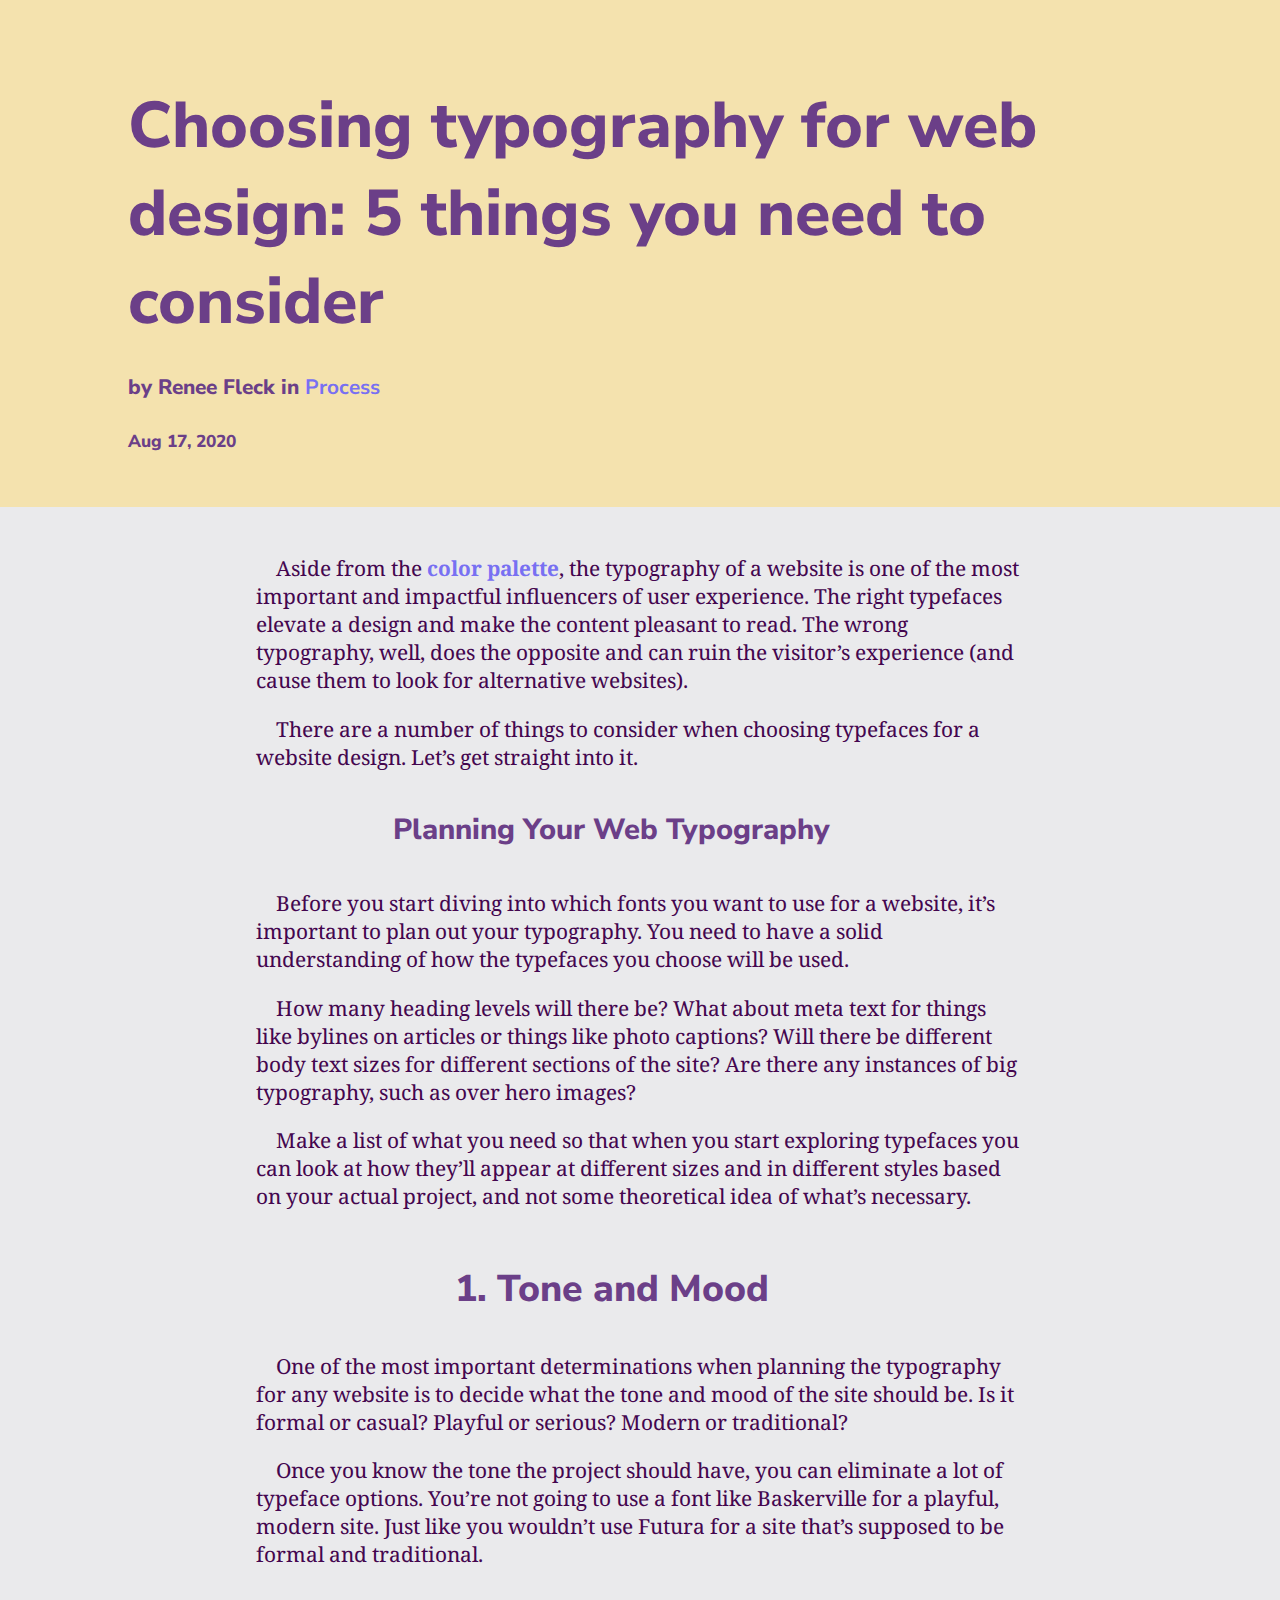
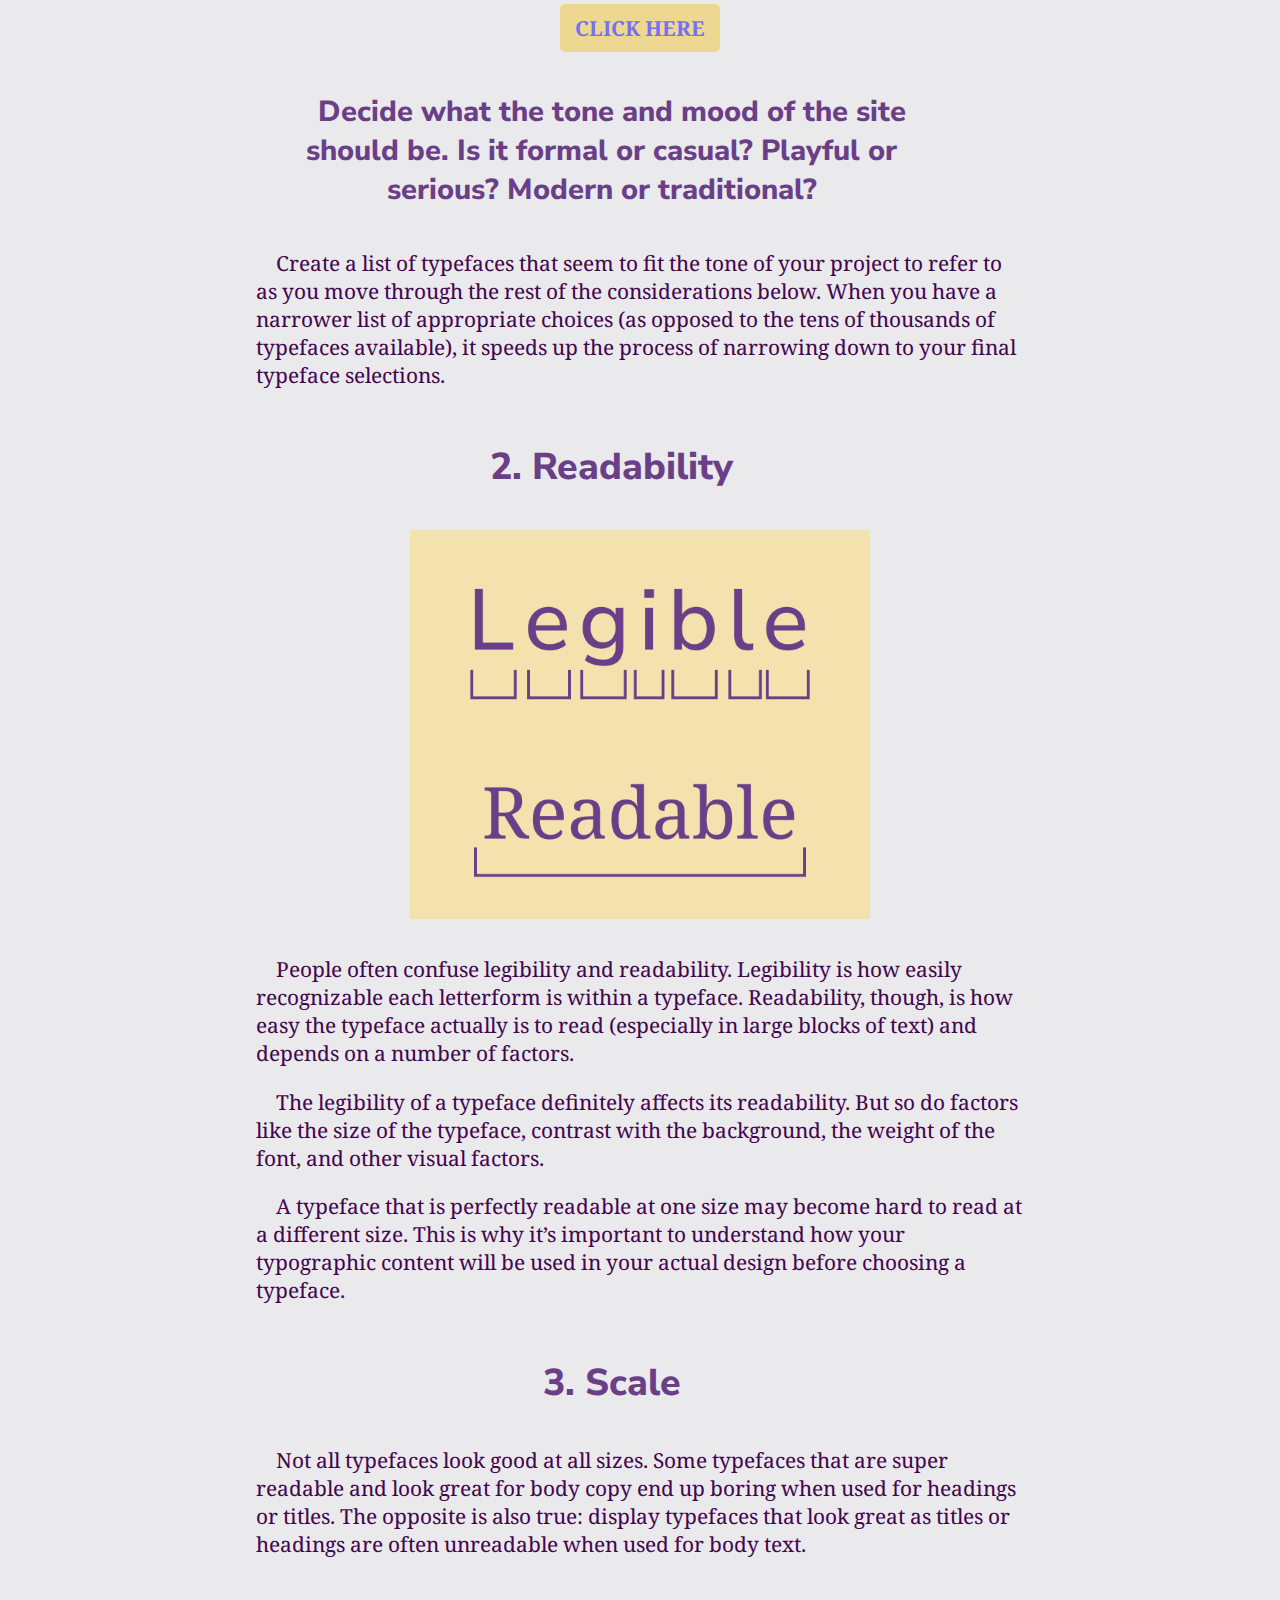
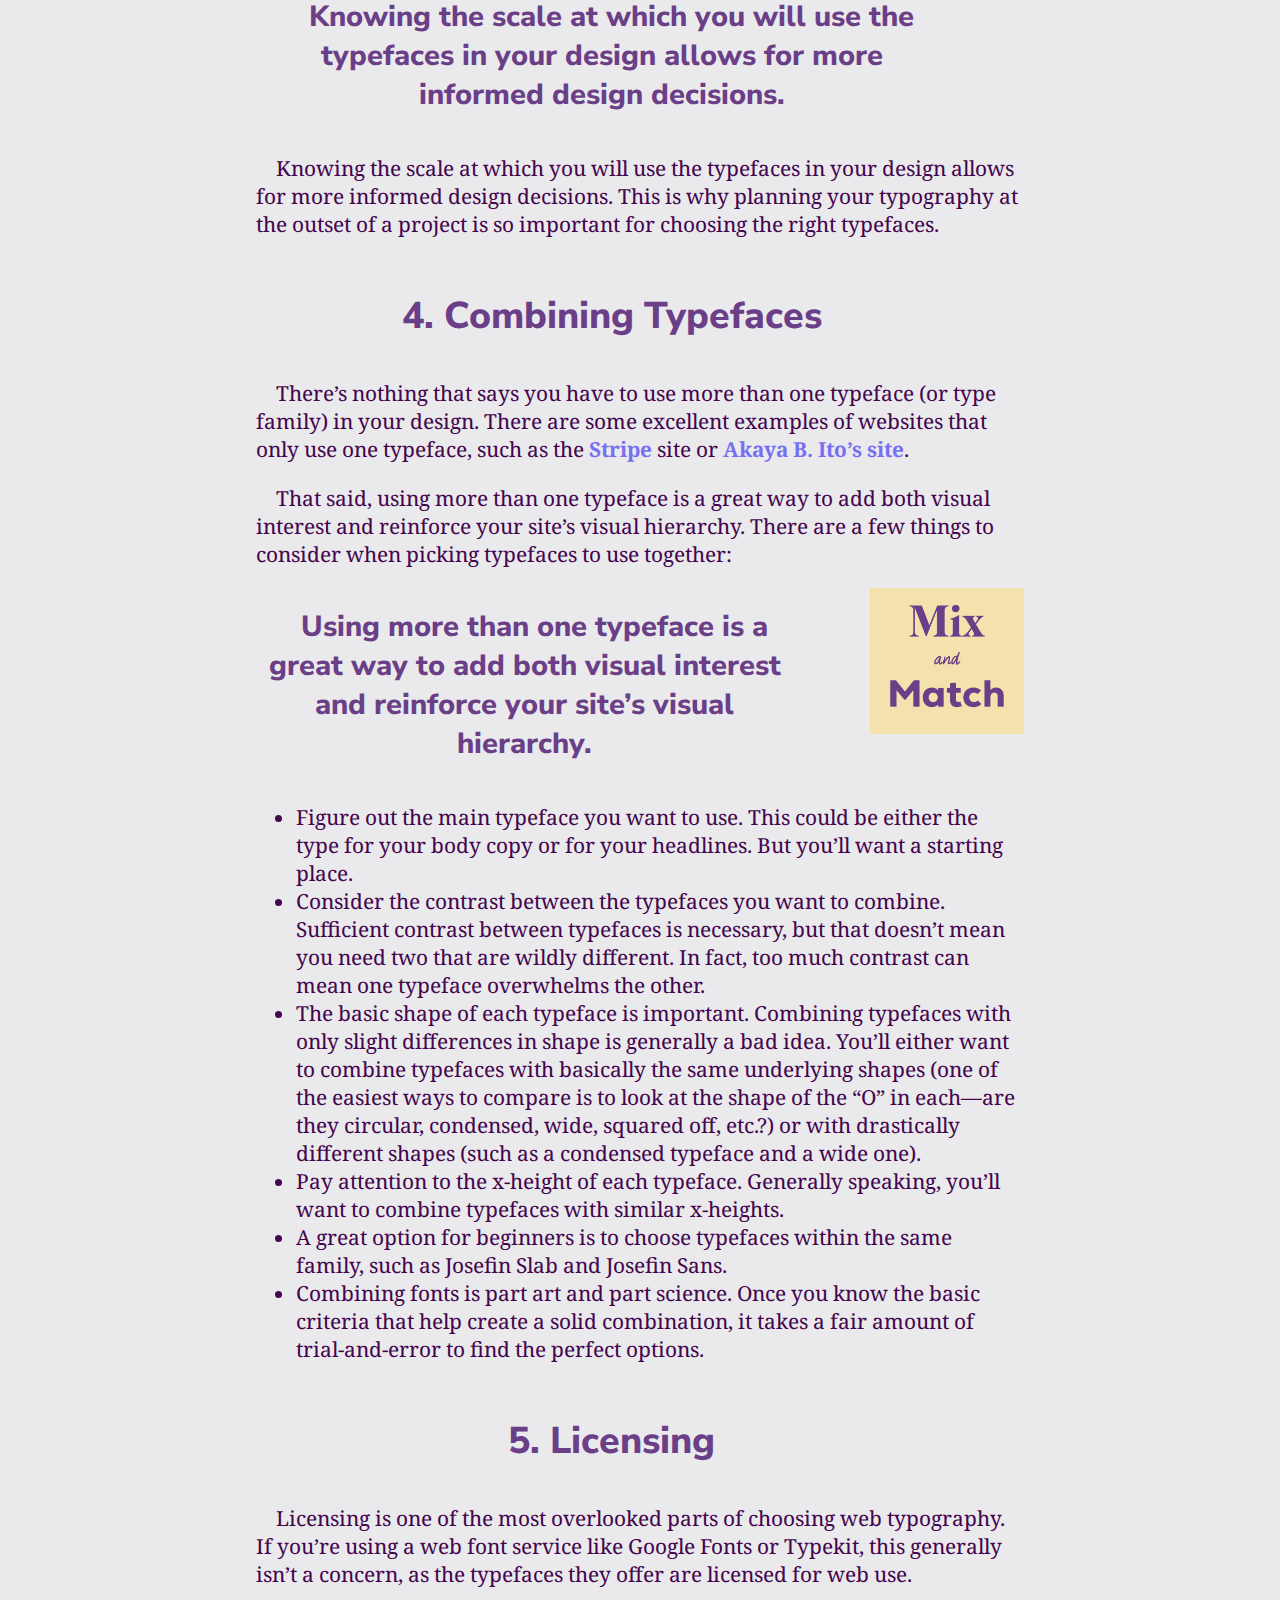
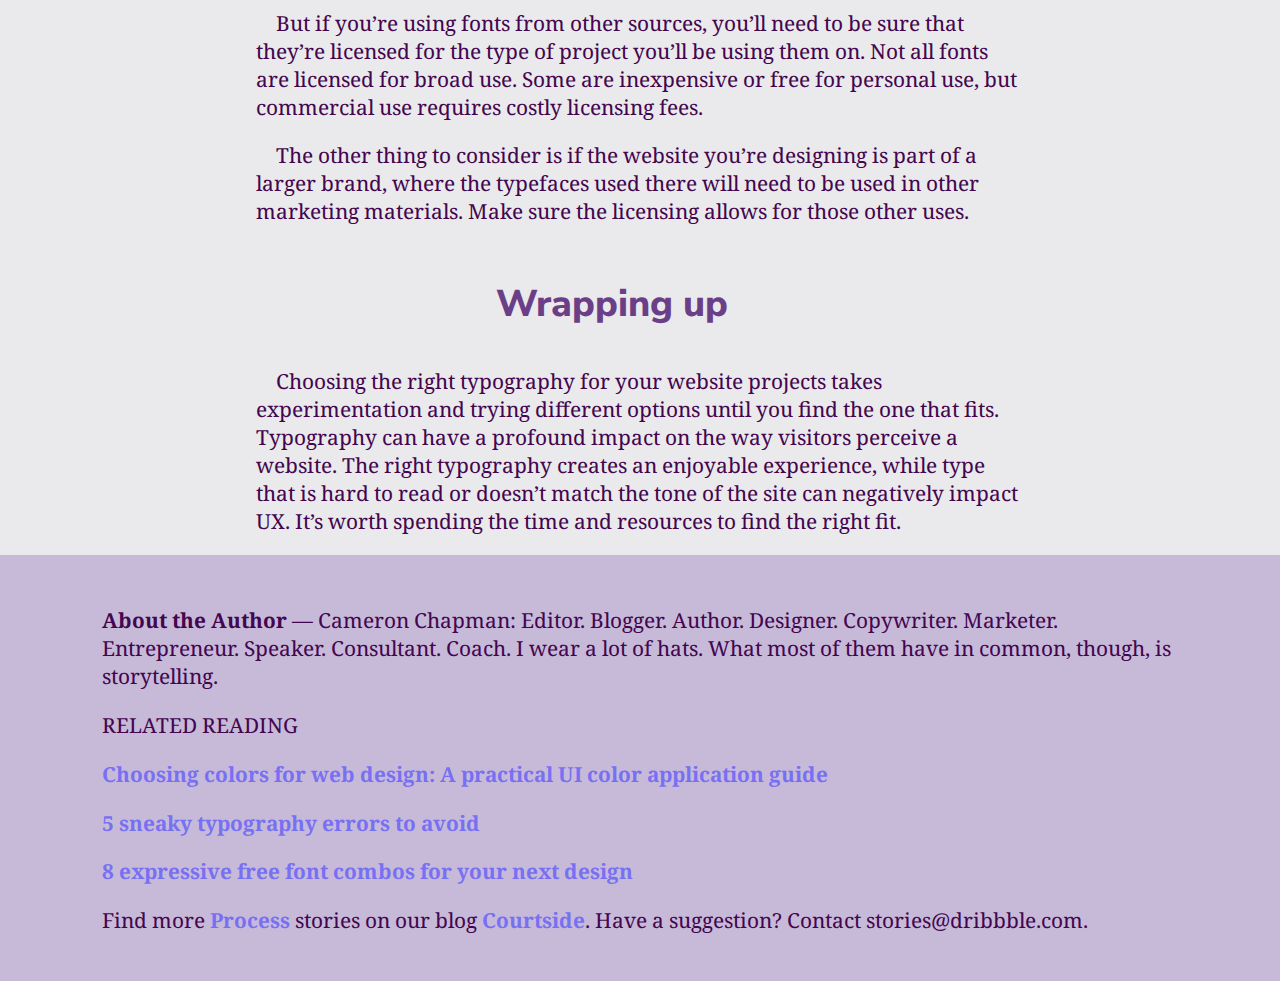
==== index.html @ c7100cab "Add files via upload" ====
<!doctype html>
<html>
<head>
	<link rel="preconnect" href="https://fonts.googleapis.com">
	<link rel="preconnect" href="https://fonts.gstatic.com" crossorigin>
	<link href="https://fonts.googleapis.com/css2?family=Noto+Serif:ital,wght@0,100..900;1,100..900&display=swap" rel="stylesheet">
	
	<link rel="preconnect" href="https://fonts.googleapis.com">
	<link rel="preconnect" href="https://fonts.gstatic.com" crossorigin>
	<link href="https://fonts.googleapis.com/css2?family=Noto+Serif:ital,wght@0,100..900;1,100..900&family=Nunito+Sans:ital,opsz,wght@0,6..12,200..1000;1,6..12,200..1000&display=swap" rel="stylesheet">
	<meta charset="UTF-8">
		<title>Typography</title>
	<link href="style.css" rel="stylesheet" type="text/css">
</head>


<body style="clear: both">
	
<header>
	<h1>Choosing typography for web design: 5 things you need to consider</h1>
	<h4>by Renee Fleck in <a href="https://dribbble.com/stories/categories/process" target="_blank">Process</a></h4>
	<h5>Aug 17, 2020</h5>
</header>
	
<section>
	<p>Aside from the <a href="https://dribbble.com/stories/2018/12/19/choosing-colors-for-web-design-a-practical-ui-color-application-guide" target="_blank">color palette</a>, the typography of a website is one of the most important and impactful influencers of user experience. The right typefaces elevate a design and make the content pleasant to read. The wrong typography, well, does the opposite and can ruin the visitor’s experience (and cause them to look for alternative websites).</p>
	<p>There are a number of things to consider when choosing typefaces for a website design. Let’s get straight into it.</p>
	<h2>Planning Your Web Typography</h2>
	<p>Before you start diving into which fonts you want to use for a website, it’s important to plan out your typography. You need to have a solid understanding of how the typefaces you choose will be used.</p>
		<p>How many heading levels will there be? What about meta text for things like bylines on articles or things like photo captions? Will there be different body text sizes for different sections of the site? Are there any instances of big typography, such as over hero images?</p>
	<p>Make a list of what you need so that when you start exploring typefaces you can look at how they’ll appear at different sizes and in different styles based on your actual project, and not some theoretical idea of what’s necessary.</p>
	
<h3>1. Tone and Mood</h3>
	<p>One of the most important determinations when planning the typography for any website is to decide what the tone and mood of the site should be. Is it formal or casual? Playful or serious? Modern or traditional?</p>
	<p>Once you know the tone the project should have, you can eliminate a lot of typeface options. You’re not going to use a font like Baskerville for a playful, modern site. Just like you wouldn’t use Futura for a site that’s supposed to be formal and traditional.</p>
	
	<div class="button center"><a href="https://fonts.google.com/specimen/Nunito+Sans">CLICK HERE</a></div>
	<h2>Decide what the tone and mood of the site should be. Is it formal or casual? Playful or serious? Modern or traditional?</h2>
	<p>Create a list of typefaces that seem to fit the tone of your project to refer to as you move through the rest of the considerations below. When you have a narrower list of appropriate choices (as opposed to the tens of thousands of typefaces available), it speeds up the process of narrowing down to your final typeface selections.</p>
	<h3>2. Readability</h3>
	
	<img class="centerImage" src="img/LegibleReadable.png" width="60%" alt=""/>

	<p>People often confuse legibility and readability. Legibility is how easily recognizable each letterform is within a typeface. Readability, though, is how easy the typeface actually is to read (especially in large blocks of text) and depends on a number of factors.</p>
	<p>The legibility of a typeface definitely affects its readability. But so do factors like the size of the typeface, contrast with the background, the weight of the font, and other visual factors.</p>
	<p>A typeface that is perfectly readable at one size may become hard to read at a different size. This is why it’s important to understand how your typographic content will be used in your actual design before choosing a typeface.</p>
	<h3>3. Scale</h3>
	<p>Not all typefaces look good at all sizes. Some typefaces that are super readable and look great for body copy end up boring when used for headings or titles. The opposite is also true: display typefaces that look great as titles or headings are often unreadable when used for body text.</p>
	<h2>Knowing the scale at which you will use the typefaces in your design allows for more informed design decisions.</h2>
	<p>Knowing the scale at which you will use the typefaces in your design allows for more informed design decisions. This is why planning your typography at the outset of a project is so important for choosing the right typefaces.</p>
	<h3>4. Combining Typefaces</h3>
	<p>There’s nothing that says you have to use more than one typeface (or type family) in your design. There are some excellent examples of websites that only use one typeface, such as the <a href="https://stripe.com/" target="_blank">Stripe</a> site or <a href="https://ayakaito.com/" target="_blank">Akaya B. Ito’s site</a>.</p>
<p>That said, using more than one typeface is a great way to add both visual interest and reinforce your site’s visual hierarchy. There are a few things to consider when picking typefaces to use together:</p>
	
	<img src="img/MixMatch.png" width="20%" alt="" class="rightImage"/>
	<h2>Using more than one typeface is a great way to add both visual interest and reinforce your site’s visual hierarchy.</h2>

	
<ul style="text-indent: 0;">
	  <li>Figure out the main typeface you want to use. This could be either the type for your body copy or for your headlines. But you’ll want a starting place.</li>
	  <li>Consider the contrast between the typefaces you want to combine. Sufficient contrast between typefaces is necessary, but that doesn’t mean you need two that are wildly different. In fact, too much contrast can mean one typeface overwhelms the other.</li>
	  <li>The basic shape of each typeface is important. Combining typefaces with only slight differences in shape is generally a bad idea. You’ll either want to combine typefaces with basically the same underlying shapes (one of the easiest ways to compare is to look at the shape of the “O” in each—are they circular, condensed, wide, squared off, etc.?) or with drastically different shapes (such as a condensed typeface and a wide one).</li>
	  <li>Pay attention to the x-height of each typeface. Generally speaking, you’ll want to combine typefaces with similar x-heights.</li>
	  <li>A great option for beginners is to choose typefaces within the same family, such as Josefin Slab and Josefin Sans.</li>
	  <li>Combining fonts is part art and part science. Once you know the basic criteria that help create a solid combination, it takes a fair amount of trial-and-error to find the perfect options.</li>
	</ul>
		<h3>5. Licensing</h3>
<p>Licensing is one of the most overlooked parts of choosing web typography. If you’re using a web font service like Google Fonts or Typekit, this generally isn’t a concern, as the typefaces they offer are licensed for web use.</p>
	<p>But if you’re using fonts from other sources, you’ll need to be sure that they’re licensed for the type of project you’ll be using them on. Not all fonts are licensed for broad use. Some are inexpensive or free for personal use, but commercial use requires costly licensing fees.</p>
	<p>The other thing to consider is if the website you’re designing is part of a larger brand, where the typefaces used there will need to be used in other marketing materials. Make sure the licensing allows for those other uses.</p>
	<h3>Wrapping up</h3>
	<p>Choosing the right typography for your website projects takes experimentation and trying different options until you find the one that fits. Typography can have a profound impact on the way visitors perceive a website. The right typography creates an enjoyable experience, while type that is hard to read or doesn’t match the tone of the site can negatively impact UX. It’s worth spending the time and resources to find the right fit.</p>
	</section>
	<footer>
	<p><strong>About the Author</strong> — Cameron Chapman: Editor. Blogger. Author. Designer. Copywriter. Marketer. Entrepreneur. Speaker. Consultant. Coach. I wear a lot of hats. What most of them have in common, though, is storytelling.</p>	
	<p>RELATED READING</p>
	<p><a href="https://dribbble.com/stories/2018/12/19/choosing-colors-for-web-design-a-practical-ui-color-application-guide" target="_blank">Choosing colors for web design: A practical UI color application guide</a></p>
	<p><a href="https://dribbble.com/stories/2019/08/14/5-sneaky-typography-errors-to-avoid" target="_blank">5 sneaky typography errors to avoid</a></p>
	<p><a href="https://dribbble.com/stories/2020/06/10/free-font-combinations" target="_blank">8 expressive free font combos for your next design</a></p>
	<p>Find more <a href="https://dribbble.com/stories/categories/process" target="_blank">Process</a> stories on our blog <a href="https://dribbble.com/stories" target="_blank">Courtside</a>. Have a suggestion? Contact stories@dribbble.com.</p>
	</footer>
	
</body>
</html>
---- style.css ----
@charset "UTF-8";
h1, h2, h3, h4, h5 {
    font-family: "Nunito Sans", system-ui;
    font-optical-sizing: auto;
    font-weight: 800;
    font-style: normal;
    font-variation-settings: "wdth" 100,
    "YTLC" 500;
    color: #6B3F88;
    margin-right: 10%
		}
h1 {
	font-size: 310%;
	margin-bottom: 0%;
}
h3 {
	font-size: 180%;
	padding-top: 1%;
	padding-bottom: 0%;
}

h2 {
	font-size: 140%;
	padding-top: 3%;
	padding-bottom: 2%;
}
h2, h3 {
	text-align: center;
	/*display: flex;
	justify-content: center;
	align-items: center;*/
	padding-top: 2%;
}

body {
    font-family: "Noto Serif", system-ui;
    font-optical-sizing: auto;
    font-weight: 420;
    font-style: normal;
    font-variation-settings: "wdth" 100;
	margin: 0%;
    background-color: #EAEAEC;
    color: #44064F;
	font-size: 130%;

		}
section {
	margin-left: 20%;
	margin-right: 20%;
	padding-top: 2%;
	text-indent: 20px;
	
}
.rightAlign {
	float: right;
	}
.leftAlign {
	float: left;
}
a {
	color: #7870F2;
	font-weight: bold;
	text-decoration: none;
}
a:hover {
    color: #0C4C9C
}
footer {
	background-color: #C7BAD9;
	padding-top: 30px;
	padding-left: 8%;
	padding-right: 8%;
	padding-bottom: 2%;
	
}

header {
	
	padding-left: 10%; 
	padding-right: 10%;
	padding-top: 3%;
	padding-bottom: 2%;
	background-color: #F4E2AE;

	
}
.button a {
    background-color: #EED790;
    color: #7870F2;
    padding-right: 15px;
    padding-left: 15px;
    padding-bottom: 10px;
    padding-top: 10px;
    border-radius: 5px;
	text-indent: 0px;
}
.button a:hover {
    background-color: #805F19;
    color: #E8E6FC
}
.center {
	display: flex;
	justify-content: center;
	align-items: center;
	padding-top: 2%;
}
.centerImage {
	display: block;
	margin: auto;
	padding-bottom: 2%;
}
.wrapper {
	padding-bottom: 5%;
}
.twoColumn {
	column-count: 2;
	column-gap: 40px;
}
.rightImage {
	display: block;
	float: right;
	margin-left: 10%;
}
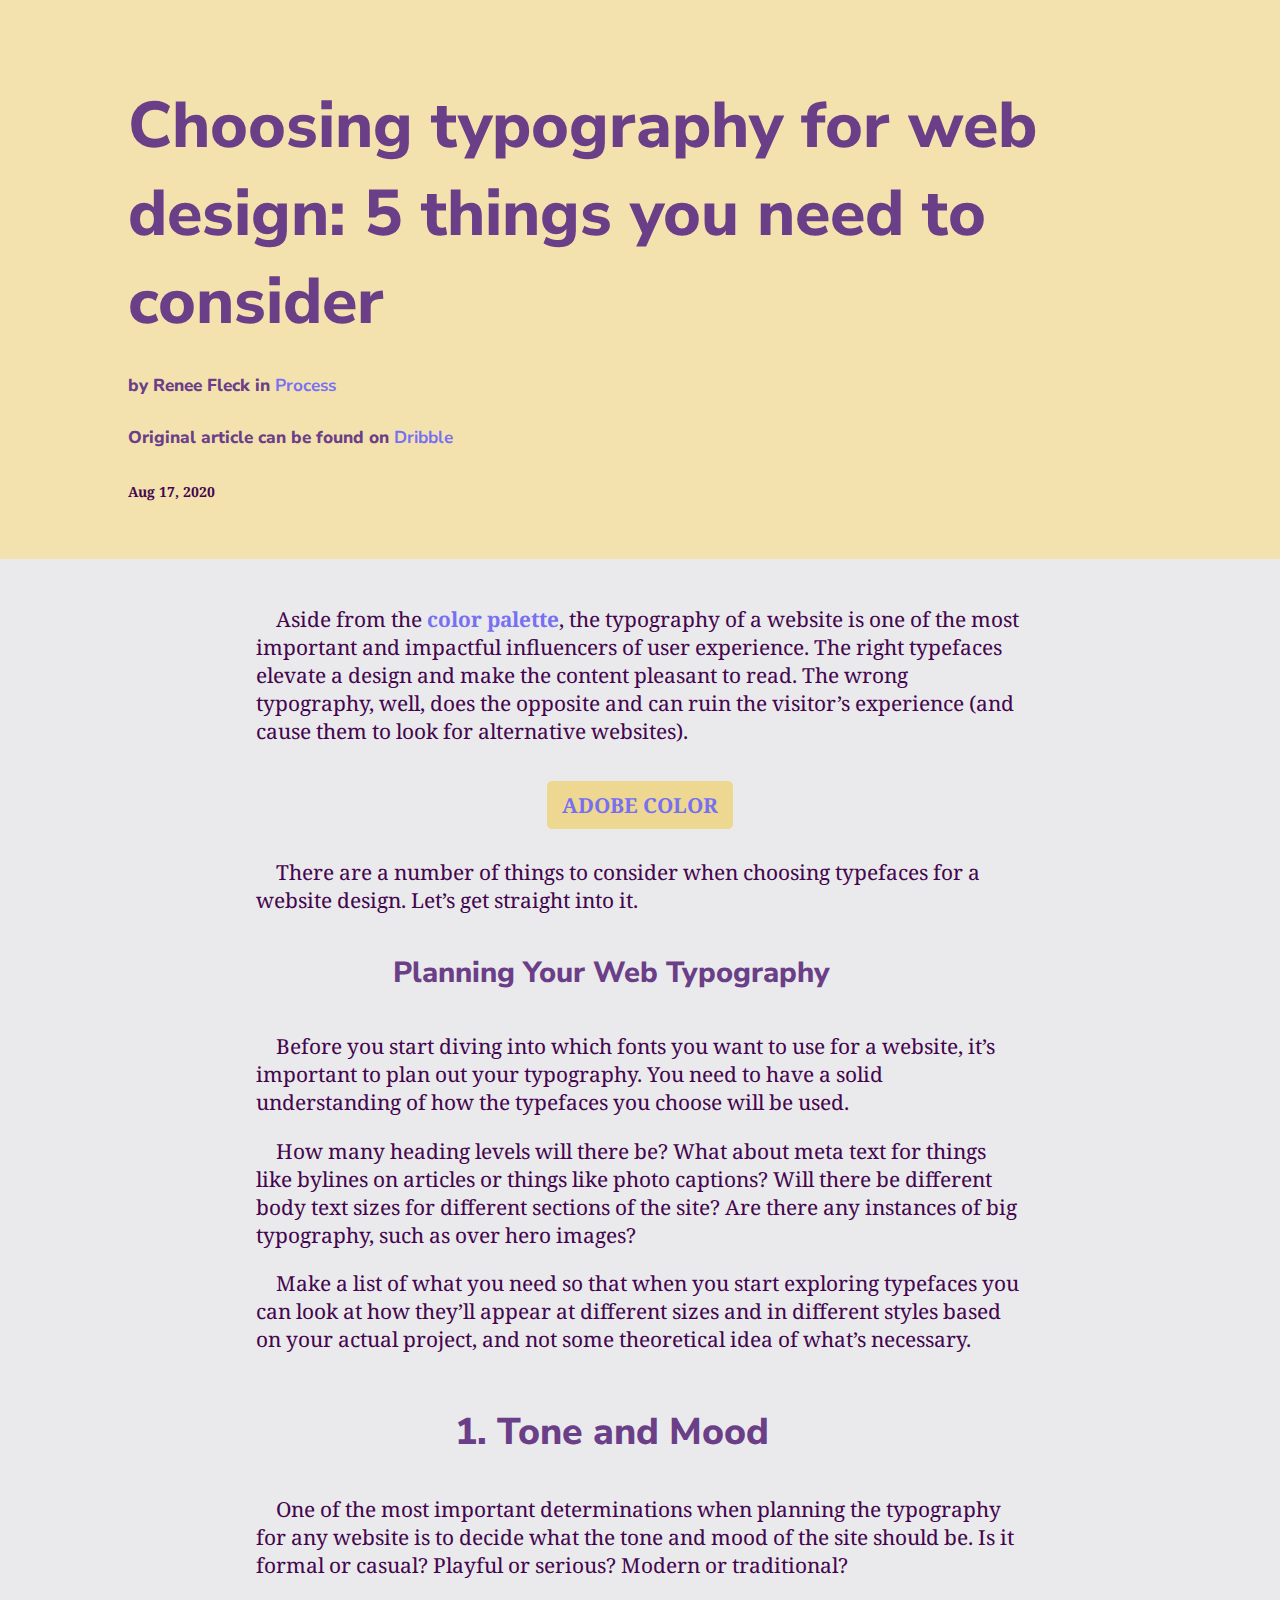
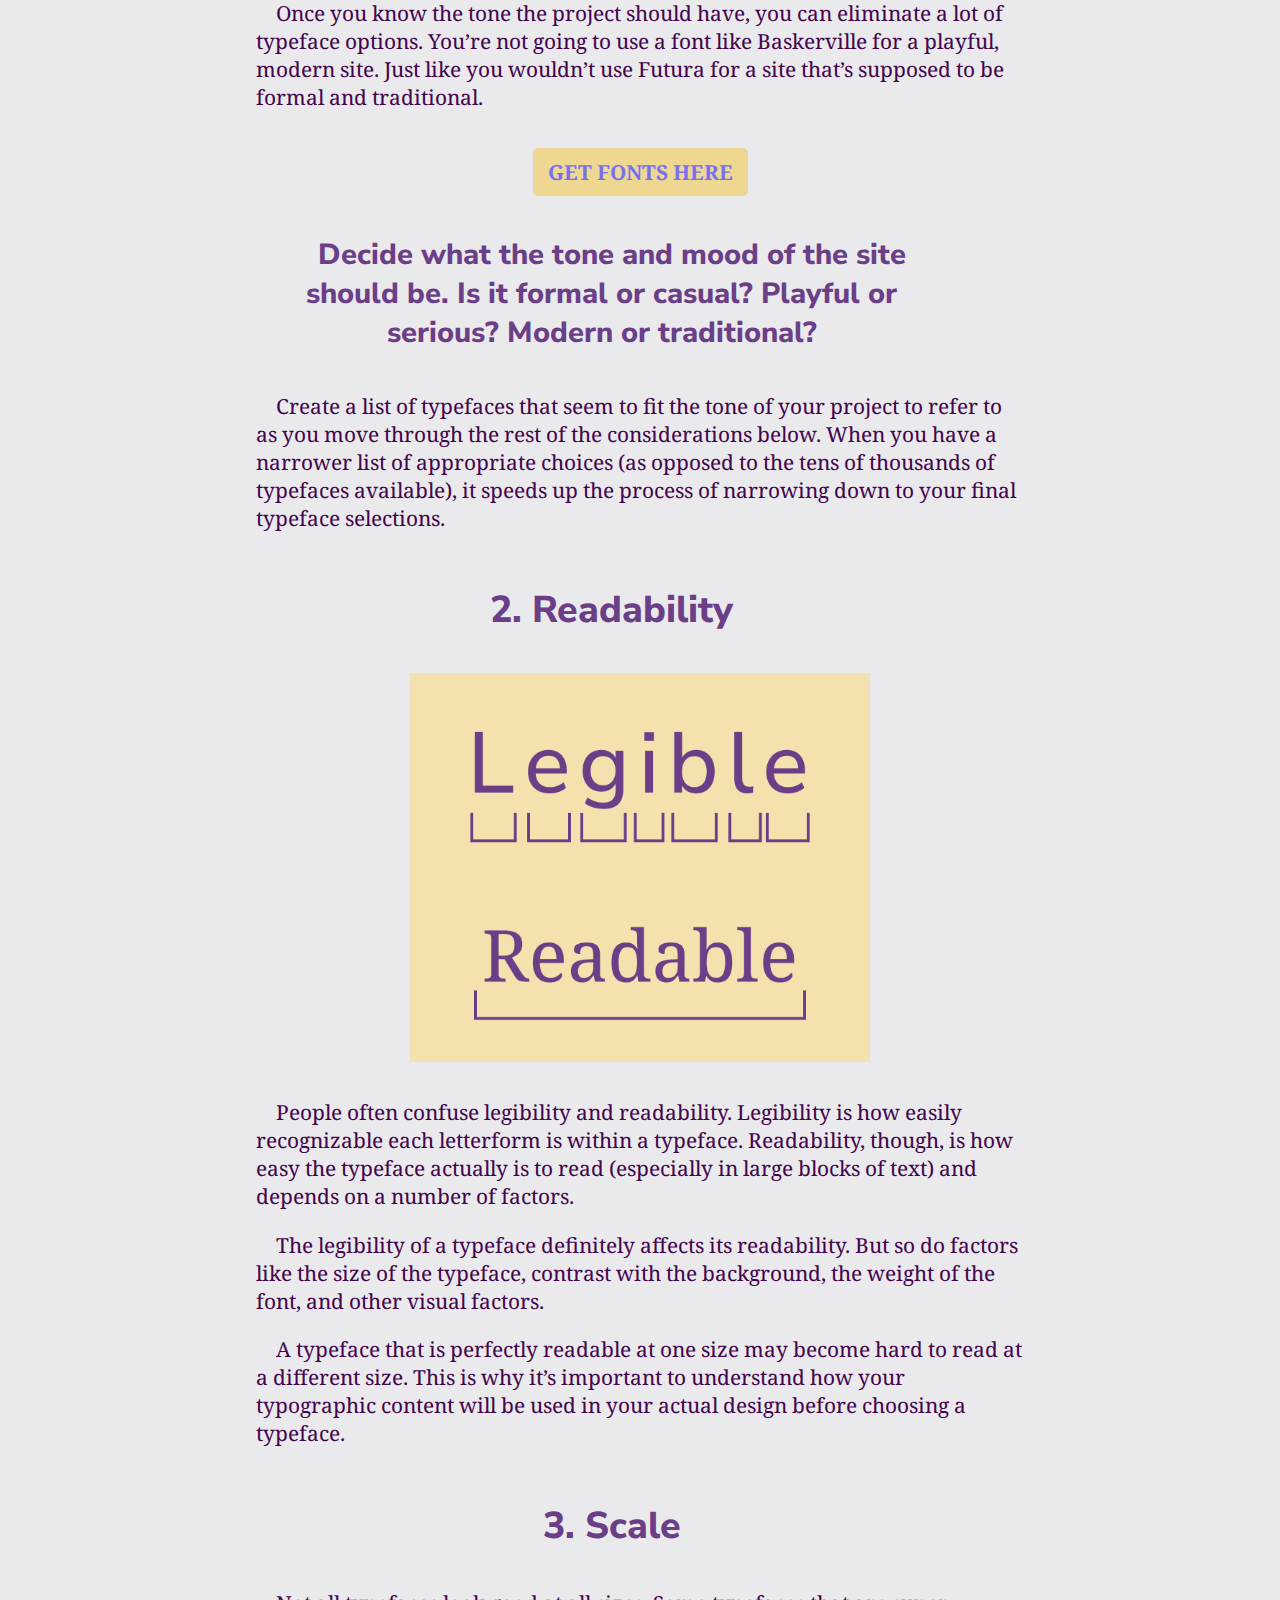
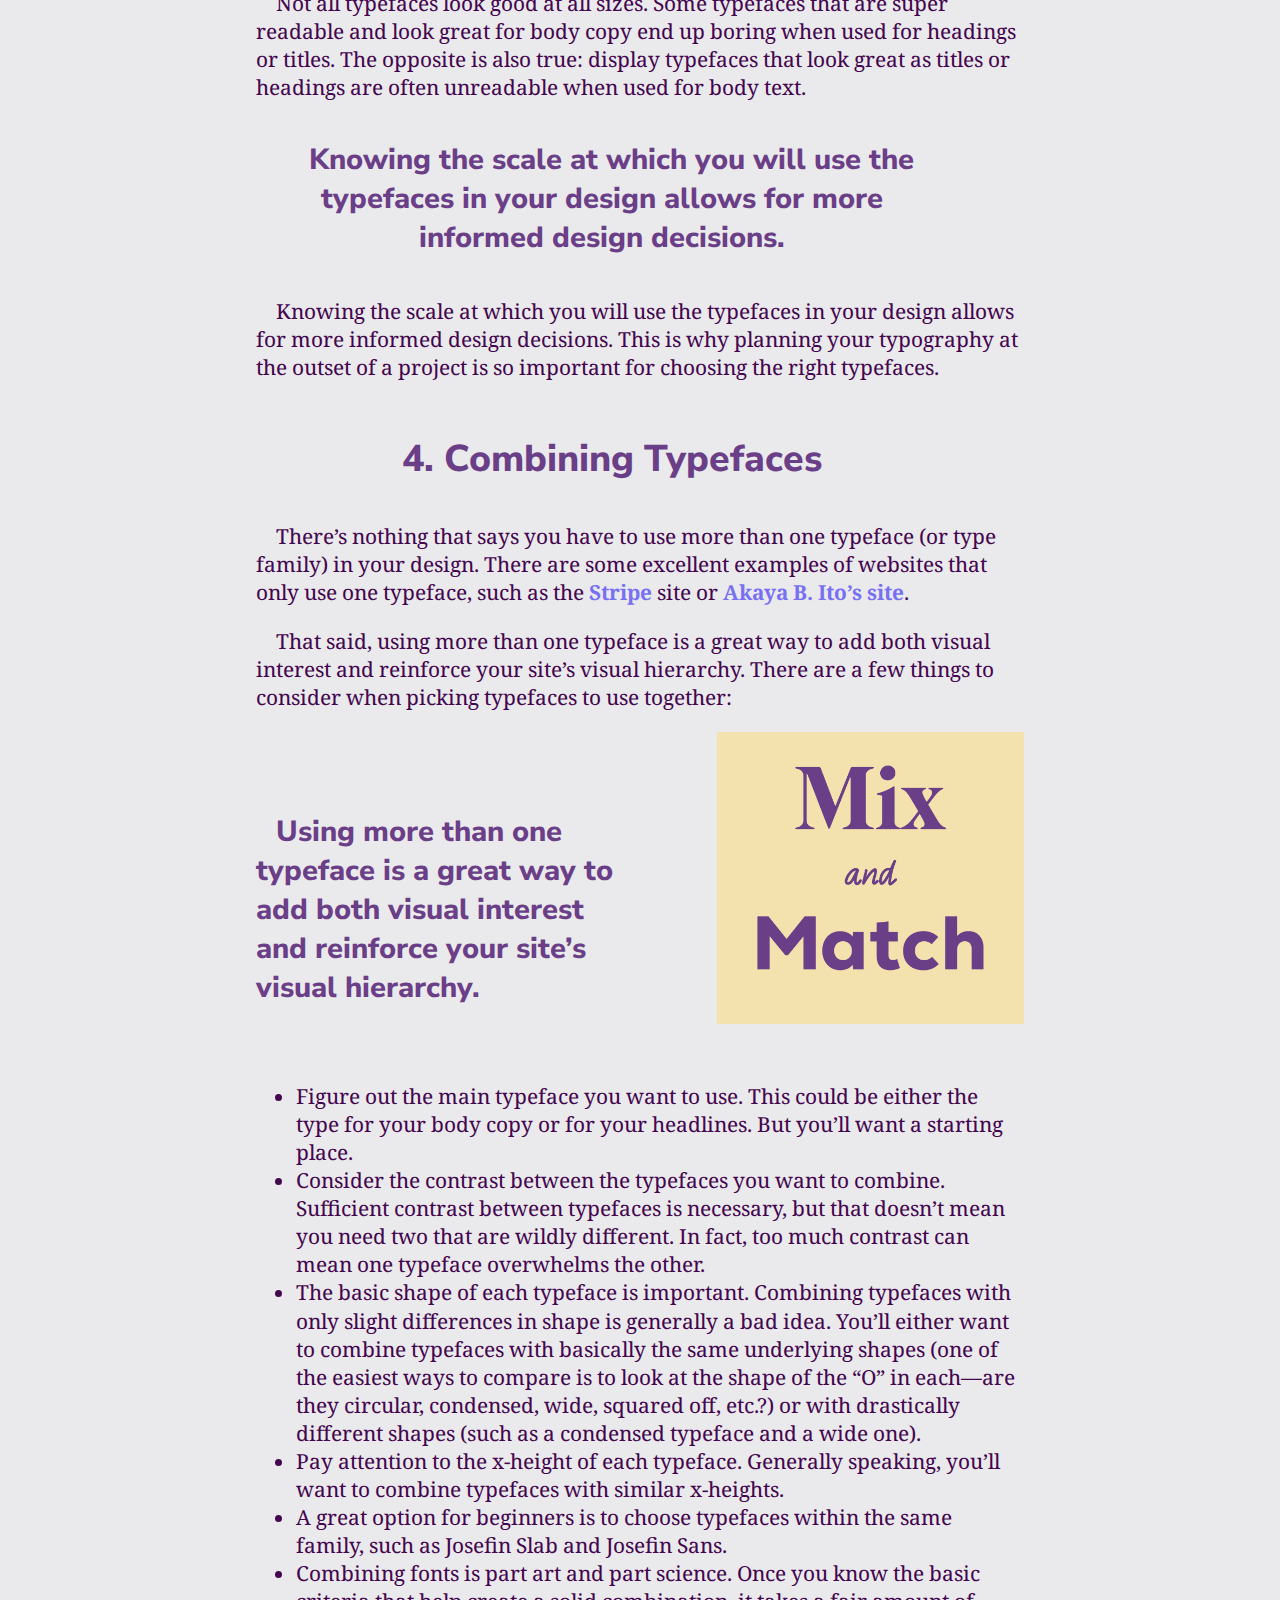
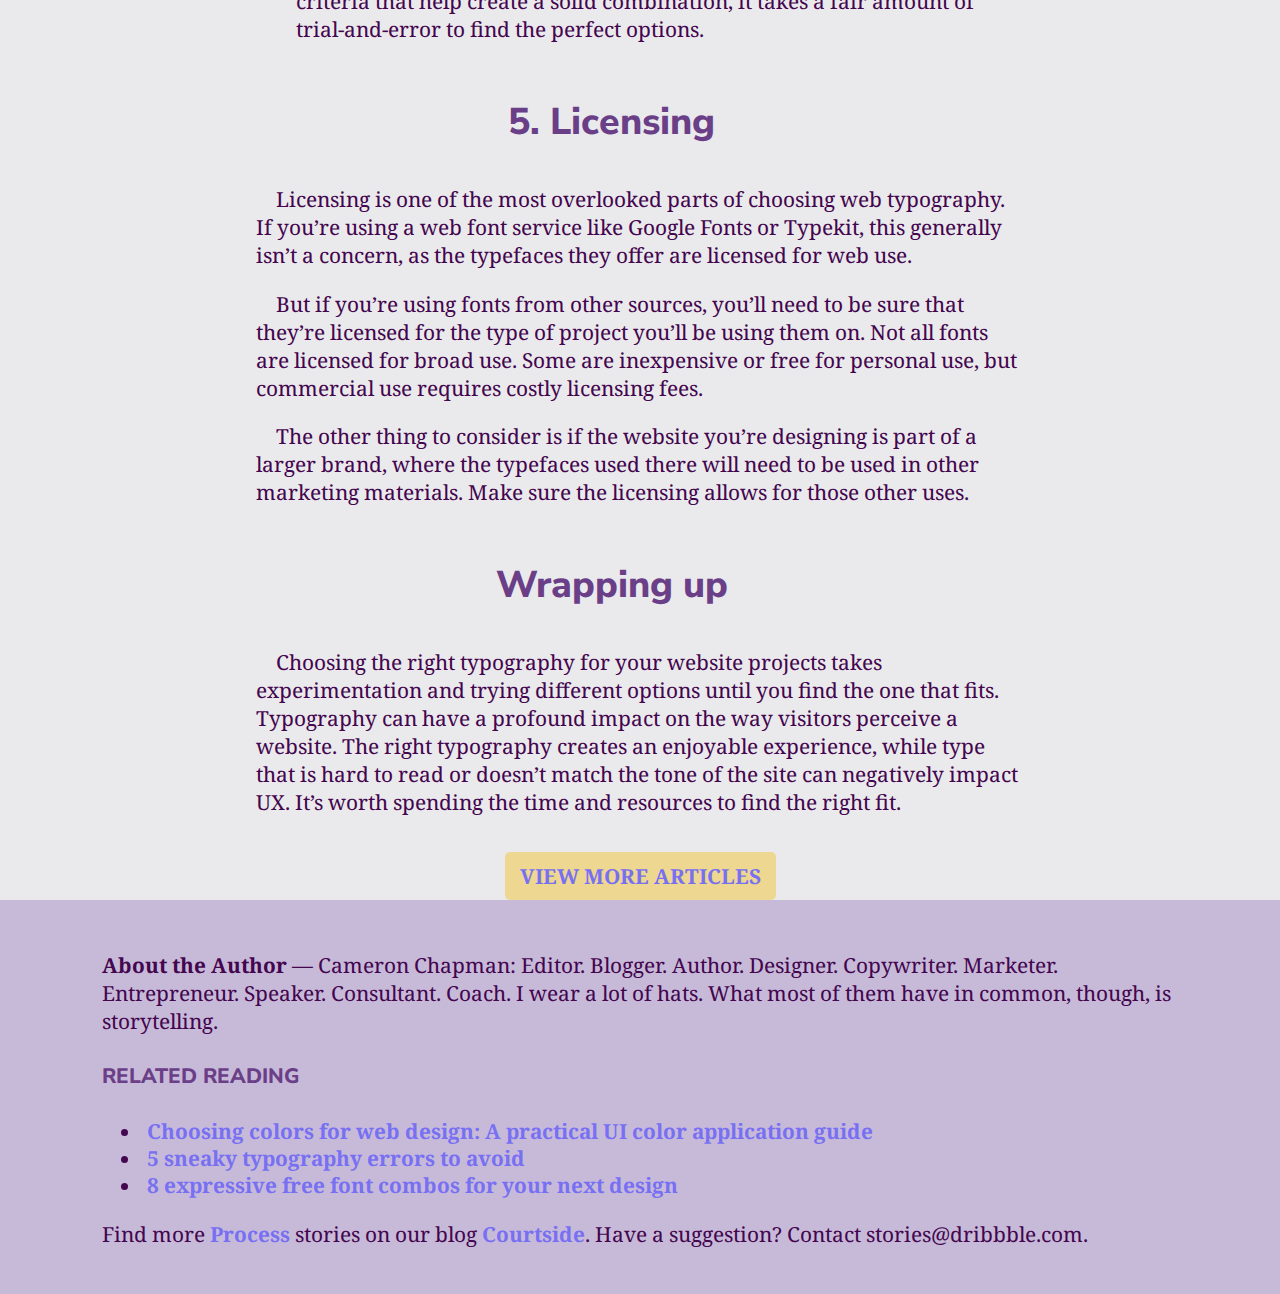
==== commit 44e59daa: "Update index.html" ====
--- a/index.html
+++ b/index.html
@@ -18,45 +18,49 @@
 	
 <header>
 	<h1>Choosing typography for web design: 5 things you need to consider</h1>
-	<h4>by Renee Fleck in <a href="https://dribbble.com/stories/categories/process" target="_blank">Process</a></h4>
-	<h5>Aug 17, 2020</h5>
+	<h5>by Renee Fleck in <a href="https://dribbble.com/stories/categories/process" target="_blank">Process</a></h5>
+	<h5>Original article can be found on <a href="https://dribbble.com/stories/2020/08/17/choosing-typography-for-web-design" target="_blank">Dribble</a></h5>
+	<h6>Aug 17, 2020</h6>
 </header>
 	
 <section>
 	<p>Aside from the <a href="https://dribbble.com/stories/2018/12/19/choosing-colors-for-web-design-a-practical-ui-color-application-guide" target="_blank">color palette</a>, the typography of a website is one of the most important and impactful influencers of user experience. The right typefaces elevate a design and make the content pleasant to read. The wrong typography, well, does the opposite and can ruin the visitor’s experience (and cause them to look for alternative websites).</p>
+		<div class="button center" style="padding-bottom: 1%"><a href="https://color.adobe.com" target="_blank">ADOBE COLOR</a></div>
 	<p>There are a number of things to consider when choosing typefaces for a website design. Let’s get straight into it.</p>
-	<h2>Planning Your Web Typography</h2>
+
+<h2>Planning Your Web Typography</h2>
 	<p>Before you start diving into which fonts you want to use for a website, it’s important to plan out your typography. You need to have a solid understanding of how the typefaces you choose will be used.</p>
-		<p>How many heading levels will there be? What about meta text for things like bylines on articles or things like photo captions? Will there be different body text sizes for different sections of the site? Are there any instances of big typography, such as over hero images?</p>
+	<p>How many heading levels will there be? What about meta text for things like bylines on articles or things like photo captions? Will there be different body text sizes for different sections of the site? Are there any instances of big typography, such as over hero images?</p>
 	<p>Make a list of what you need so that when you start exploring typefaces you can look at how they’ll appear at different sizes and in different styles based on your actual project, and not some theoretical idea of what’s necessary.</p>
 	
-<h3>1. Tone and Mood</h3>
+<h3><span>1. Tone and Mood</span></h3>
 	<p>One of the most important determinations when planning the typography for any website is to decide what the tone and mood of the site should be. Is it formal or casual? Playful or serious? Modern or traditional?</p>
 	<p>Once you know the tone the project should have, you can eliminate a lot of typeface options. You’re not going to use a font like Baskerville for a playful, modern site. Just like you wouldn’t use Futura for a site that’s supposed to be formal and traditional.</p>
 	
-	<div class="button center"><a href="https://fonts.google.com/specimen/Nunito+Sans">CLICK HERE</a></div>
+	<div class="button center"><a href="https://fonts.google.com/" target="_blank">GET FONTS HERE</a></div>
 	<h2>Decide what the tone and mood of the site should be. Is it formal or casual? Playful or serious? Modern or traditional?</h2>
 	<p>Create a list of typefaces that seem to fit the tone of your project to refer to as you move through the rest of the considerations below. When you have a narrower list of appropriate choices (as opposed to the tens of thousands of typefaces available), it speeds up the process of narrowing down to your final typeface selections.</p>
-	<h3>2. Readability</h3>
+<h3><span>2. Readability</span></h3>
 	
 	<img class="centerImage" src="img/LegibleReadable.png" width="60%" alt=""/>
 
 	<p>People often confuse legibility and readability. Legibility is how easily recognizable each letterform is within a typeface. Readability, though, is how easy the typeface actually is to read (especially in large blocks of text) and depends on a number of factors.</p>
 	<p>The legibility of a typeface definitely affects its readability. But so do factors like the size of the typeface, contrast with the background, the weight of the font, and other visual factors.</p>
 	<p>A typeface that is perfectly readable at one size may become hard to read at a different size. This is why it’s important to understand how your typographic content will be used in your actual design before choosing a typeface.</p>
-	<h3>3. Scale</h3>
+<h3><span>3. Scale</span></h3>
 	<p>Not all typefaces look good at all sizes. Some typefaces that are super readable and look great for body copy end up boring when used for headings or titles. The opposite is also true: display typefaces that look great as titles or headings are often unreadable when used for body text.</p>
 	<h2>Knowing the scale at which you will use the typefaces in your design allows for more informed design decisions.</h2>
 	<p>Knowing the scale at which you will use the typefaces in your design allows for more informed design decisions. This is why planning your typography at the outset of a project is so important for choosing the right typefaces.</p>
-	<h3>4. Combining Typefaces</h3>
+<h3><span>4. Combining Typefaces</span></h3>
 	<p>There’s nothing that says you have to use more than one typeface (or type family) in your design. There are some excellent examples of websites that only use one typeface, such as the <a href="https://stripe.com/" target="_blank">Stripe</a> site or <a href="https://ayakaito.com/" target="_blank">Akaya B. Ito’s site</a>.</p>
-<p>That said, using more than one typeface is a great way to add both visual interest and reinforce your site’s visual hierarchy. There are a few things to consider when picking typefaces to use together:</p>
-	
-	<img src="img/MixMatch.png" width="20%" alt="" class="rightImage"/>
-	<h2>Using more than one typeface is a great way to add both visual interest and reinforce your site’s visual hierarchy.</h2>
+	<p>That said, using more than one typeface is a great way to add both visual interest and reinforce your site’s visual hierarchy. There are a few things to consider when picking typefaces to use together:</p>
+
+
+	<img class="rightImage" style="padding-top: 0%" src="img/MixMatch.png" width="40%" alt=""/>
+	<h2 style="text-align: left;  padding-top: 10%; margin-right: 50%;">Using more than one typeface is a great way to add both visual interest and reinforce your site’s visual hierarchy.</h2> 
 
 	
-<ul style="text-indent: 0;">
+<ul style="text-indent: 0; clear:both; padding-top: 1%; line-height: 135%; "><br>
 	  <li>Figure out the main typeface you want to use. This could be either the type for your body copy or for your headlines. But you’ll want a starting place.</li>
 	  <li>Consider the contrast between the typefaces you want to combine. Sufficient contrast between typefaces is necessary, but that doesn’t mean you need two that are wildly different. In fact, too much contrast can mean one typeface overwhelms the other.</li>
 	  <li>The basic shape of each typeface is important. Combining typefaces with only slight differences in shape is generally a bad idea. You’ll either want to combine typefaces with basically the same underlying shapes (one of the easiest ways to compare is to look at the shape of the “O” in each—are they circular, condensed, wide, squared off, etc.?) or with drastically different shapes (such as a condensed typeface and a wide one).</li>
@@ -64,19 +68,22 @@
 	  <li>A great option for beginners is to choose typefaces within the same family, such as Josefin Slab and Josefin Sans.</li>
 	  <li>Combining fonts is part art and part science. Once you know the basic criteria that help create a solid combination, it takes a fair amount of trial-and-error to find the perfect options.</li>
 	</ul>
-		<h3>5. Licensing</h3>
-<p>Licensing is one of the most overlooked parts of choosing web typography. If you’re using a web font service like Google Fonts or Typekit, this generally isn’t a concern, as the typefaces they offer are licensed for web use.</p>
+<h3><span>5. Licensing</span></h3>
+	<p>Licensing is one of the most overlooked parts of choosing web typography. If you’re using a web font service like Google Fonts or Typekit, this generally isn’t a concern, as the typefaces they offer are licensed for web use.</p>
 	<p>But if you’re using fonts from other sources, you’ll need to be sure that they’re licensed for the type of project you’ll be using them on. Not all fonts are licensed for broad use. Some are inexpensive or free for personal use, but commercial use requires costly licensing fees.</p>
 	<p>The other thing to consider is if the website you’re designing is part of a larger brand, where the typefaces used there will need to be used in other marketing materials. Make sure the licensing allows for those other uses.</p>
-	<h3>Wrapping up</h3>
+<h3><span>Wrapping up</span></h3>
 	<p>Choosing the right typography for your website projects takes experimentation and trying different options until you find the one that fits. Typography can have a profound impact on the way visitors perceive a website. The right typography creates an enjoyable experience, while type that is hard to read or doesn’t match the tone of the site can negatively impact UX. It’s worth spending the time and resources to find the right fit.</p>
+<div class="button center"><a href="https://dribbble.com" target="_blank">VIEW MORE ARTICLES</a></div>
 	</section>
 	<footer>
 	<p><strong>About the Author</strong> — Cameron Chapman: Editor. Blogger. Author. Designer. Copywriter. Marketer. Entrepreneur. Speaker. Consultant. Coach. I wear a lot of hats. What most of them have in common, though, is storytelling.</p>	
-	<p>RELATED READING</p>
-	<p><a href="https://dribbble.com/stories/2018/12/19/choosing-colors-for-web-design-a-practical-ui-color-application-guide" target="_blank">Choosing colors for web design: A practical UI color application guide</a></p>
-	<p><a href="https://dribbble.com/stories/2019/08/14/5-sneaky-typography-errors-to-avoid" target="_blank">5 sneaky typography errors to avoid</a></p>
-	<p><a href="https://dribbble.com/stories/2020/06/10/free-font-combinations" target="_blank">8 expressive free font combos for your next design</a></p>
+	<h4>RELATED READING</h4>
+		<ul style="text-indent: 5px; line-height: 130%;">
+			<li><a href="https://dribbble.com/stories/2018/12/19/choosing-colors-for-web-design-a-practical-ui-color-application-guide" target="_blank">Choosing colors for web design: A practical UI color application guide</a></li>
+			<li><a href="https://dribbble.com/stories/2019/08/14/5-sneaky-typography-errors-to-avoid" target="_blank">5 sneaky typography errors to avoid</a></li>
+			<li><a href="https://dribbble.com/stories/2020/06/10/free-font-combinations" target="_blank">8 expressive free font combos for your next design</a></li>
+		</ul>
 	<p>Find more <a href="https://dribbble.com/stories/categories/process" target="_blank">Process</a> stories on our blog <a href="https://dribbble.com/stories" target="_blank">Courtside</a>. Have a suggestion? Contact stories@dribbble.com.</p>
 	</footer>
 	
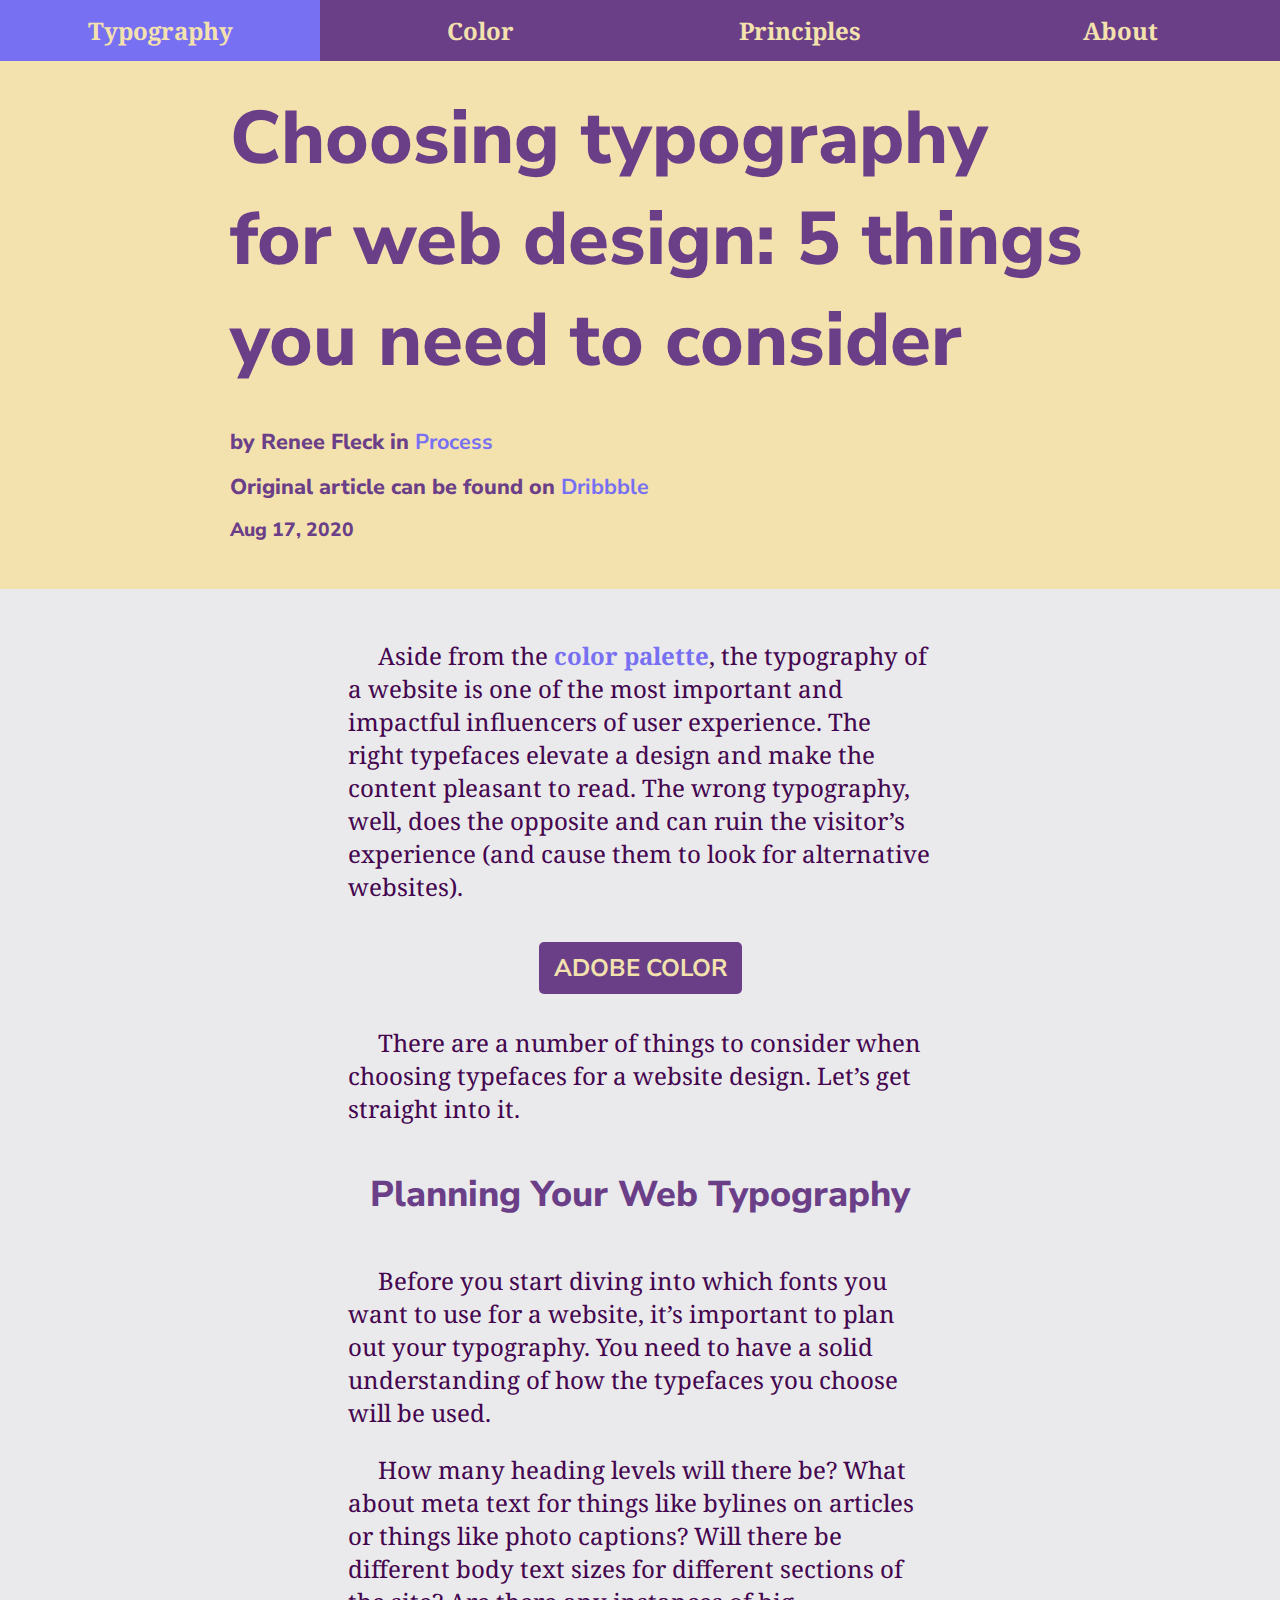
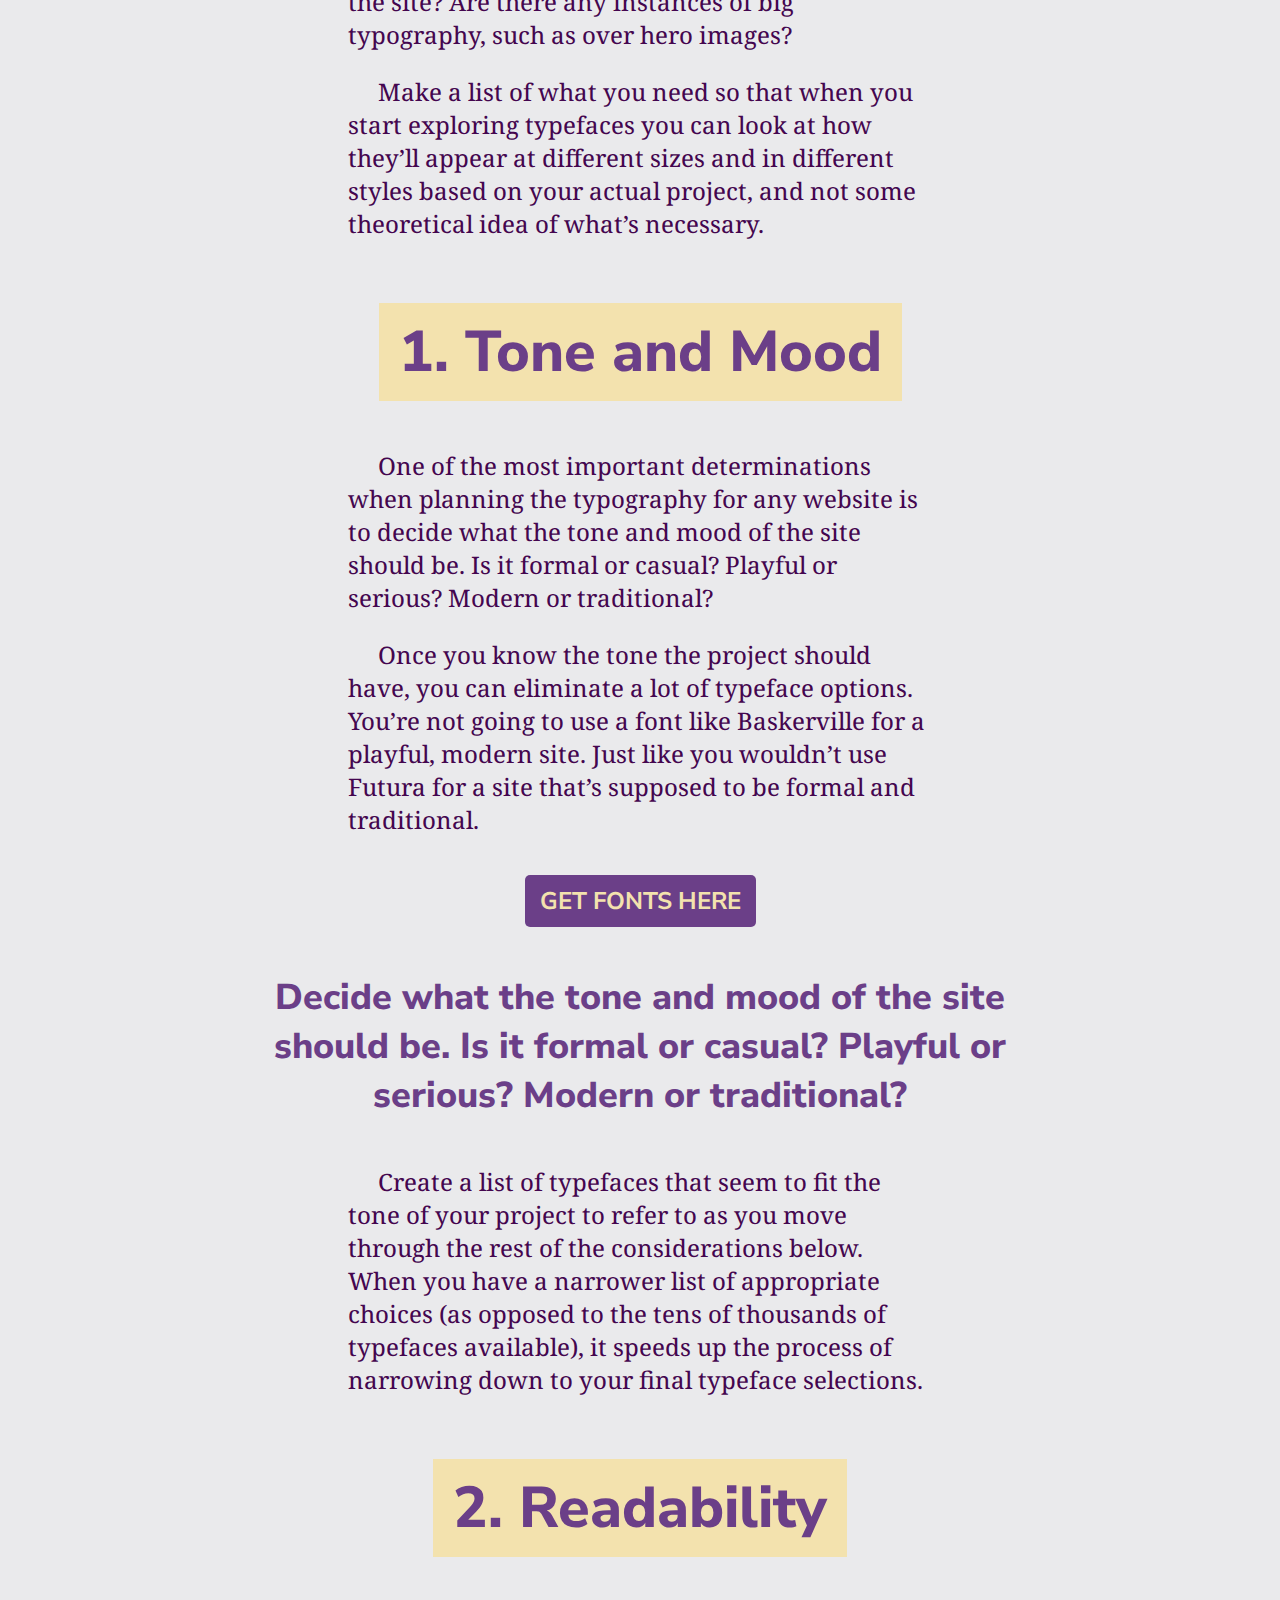
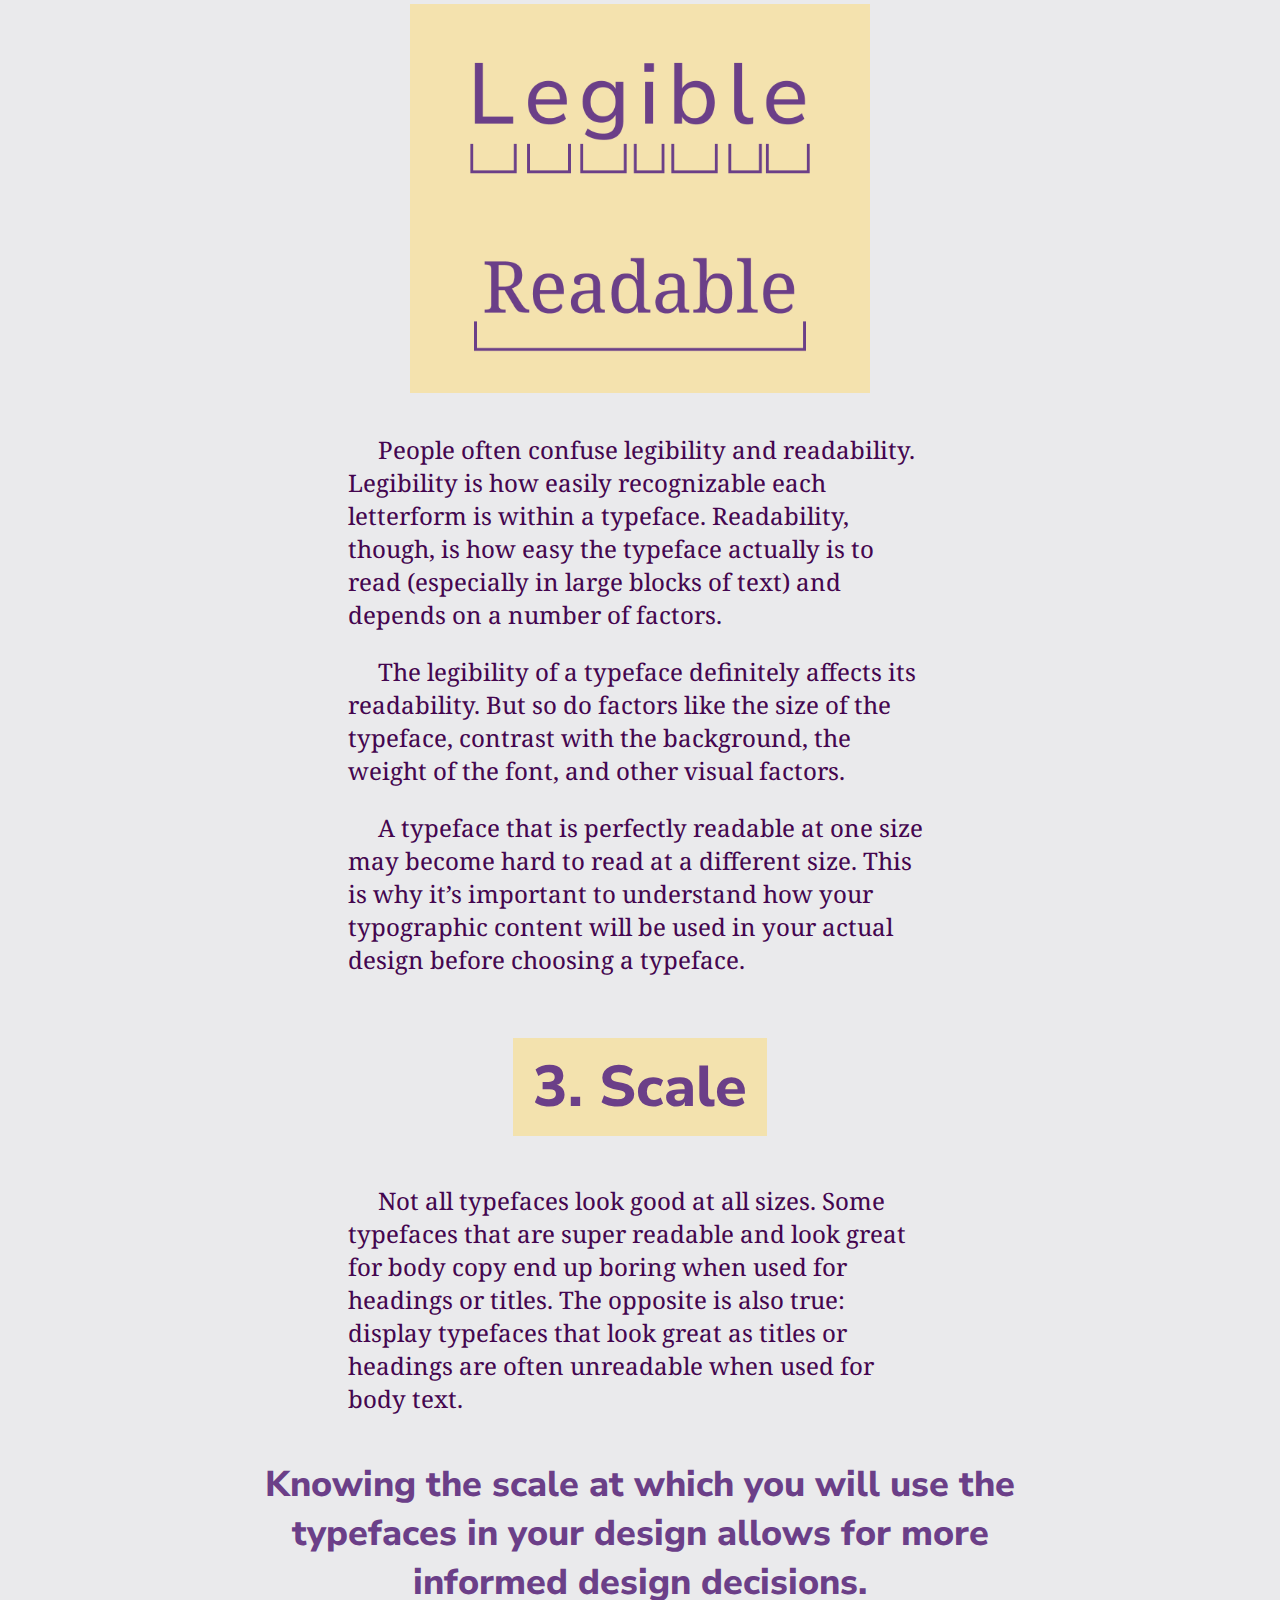
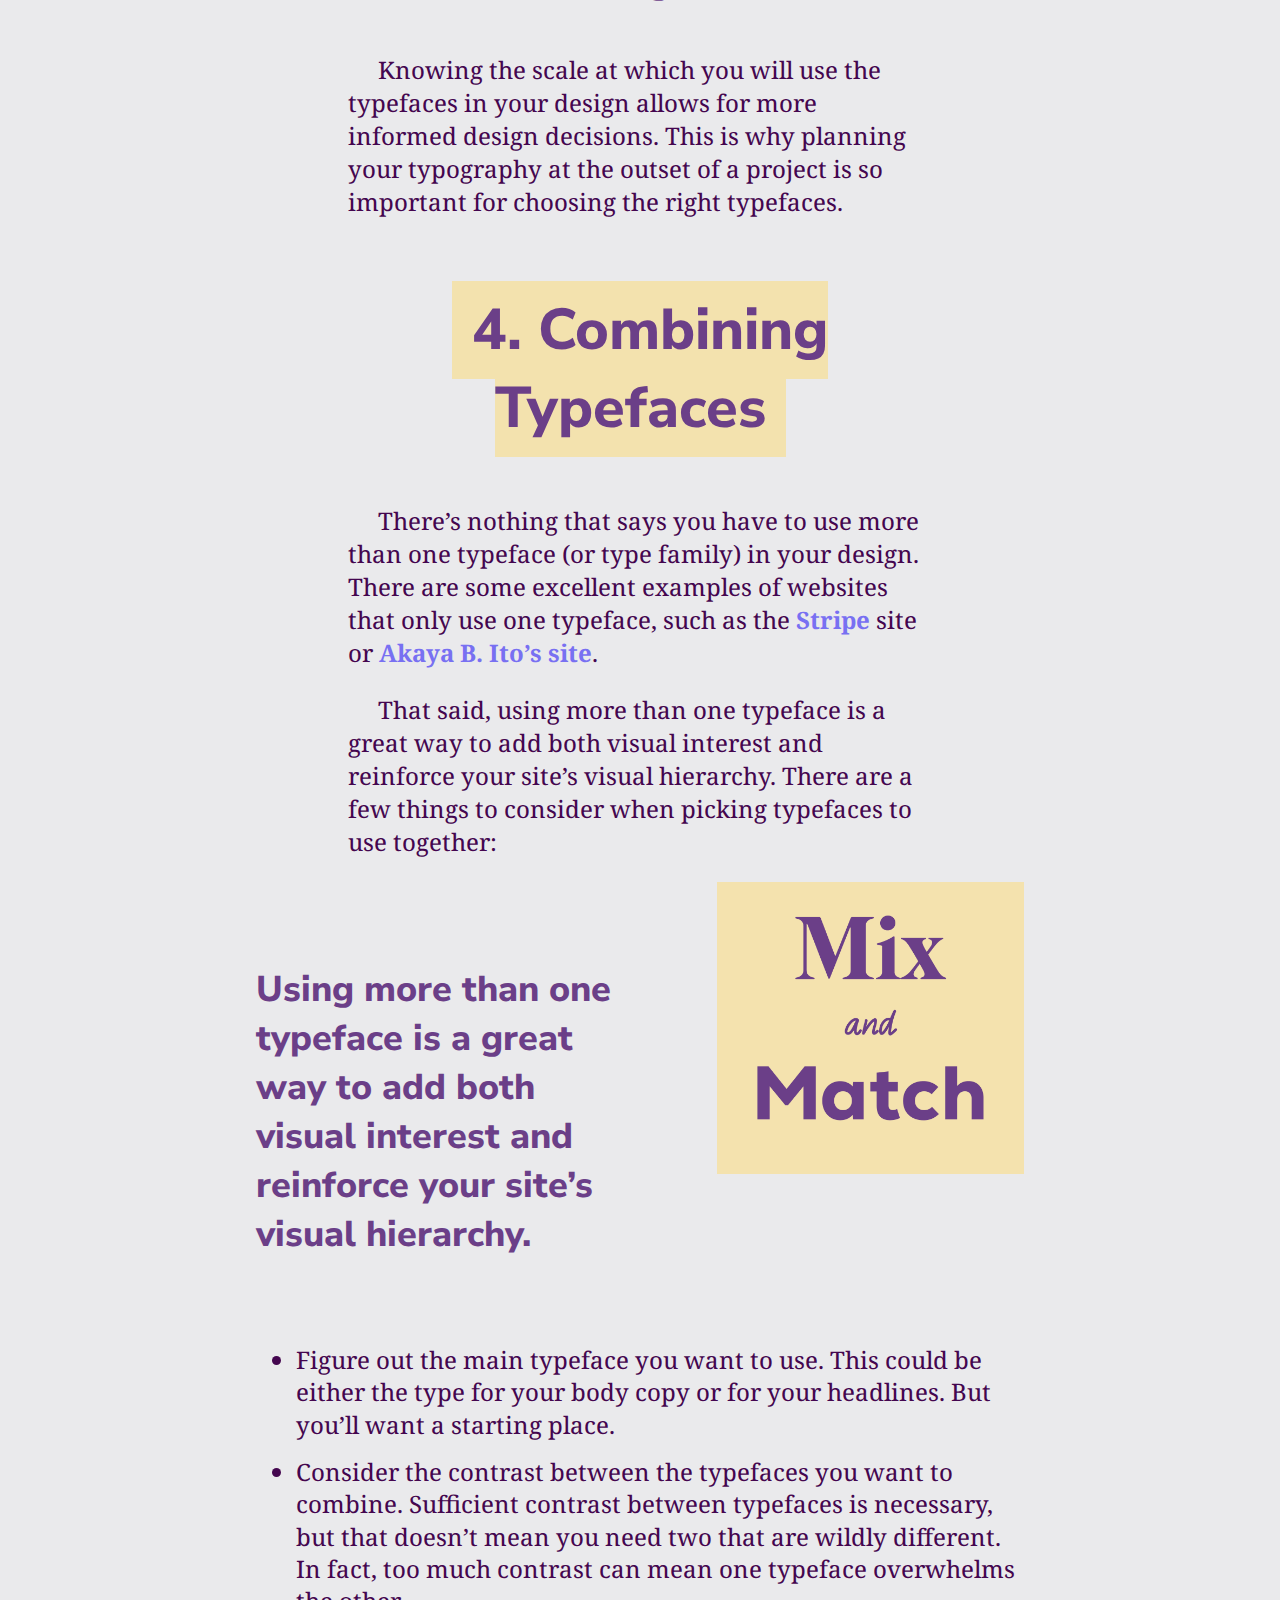
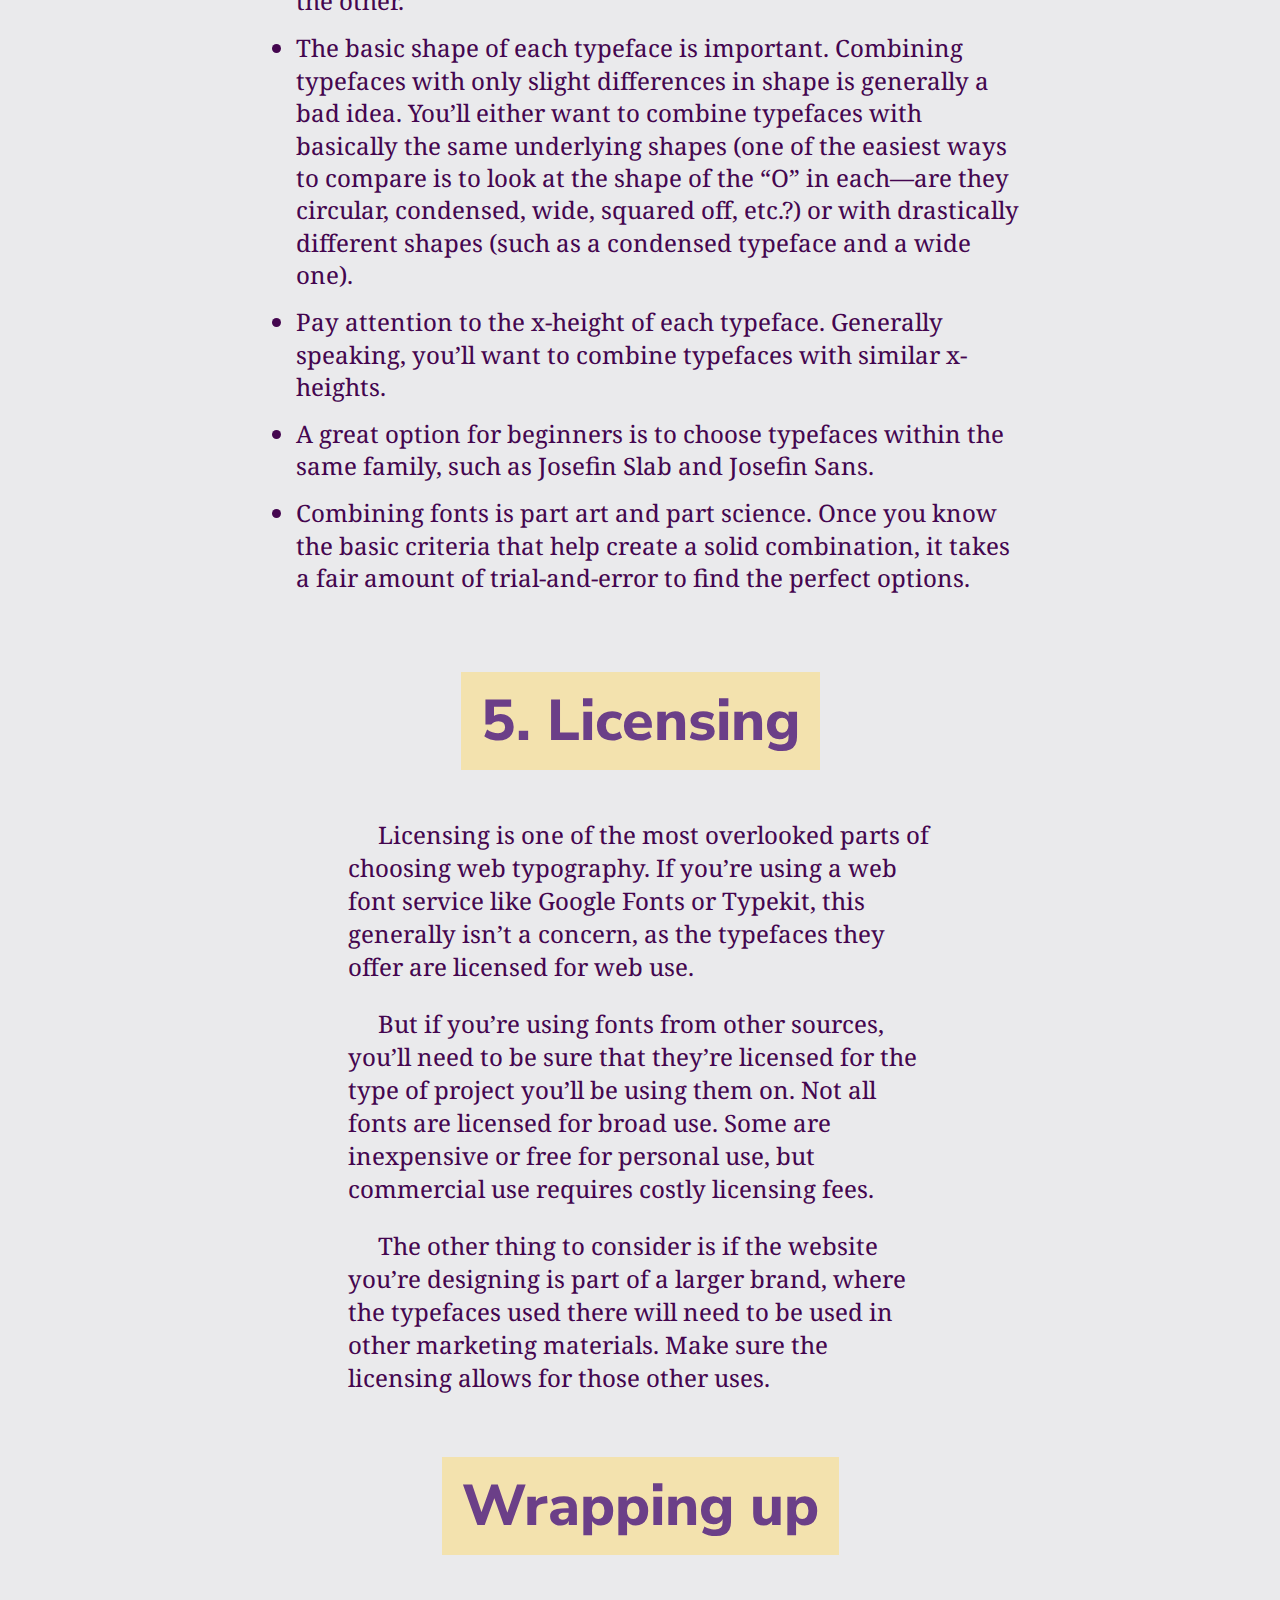
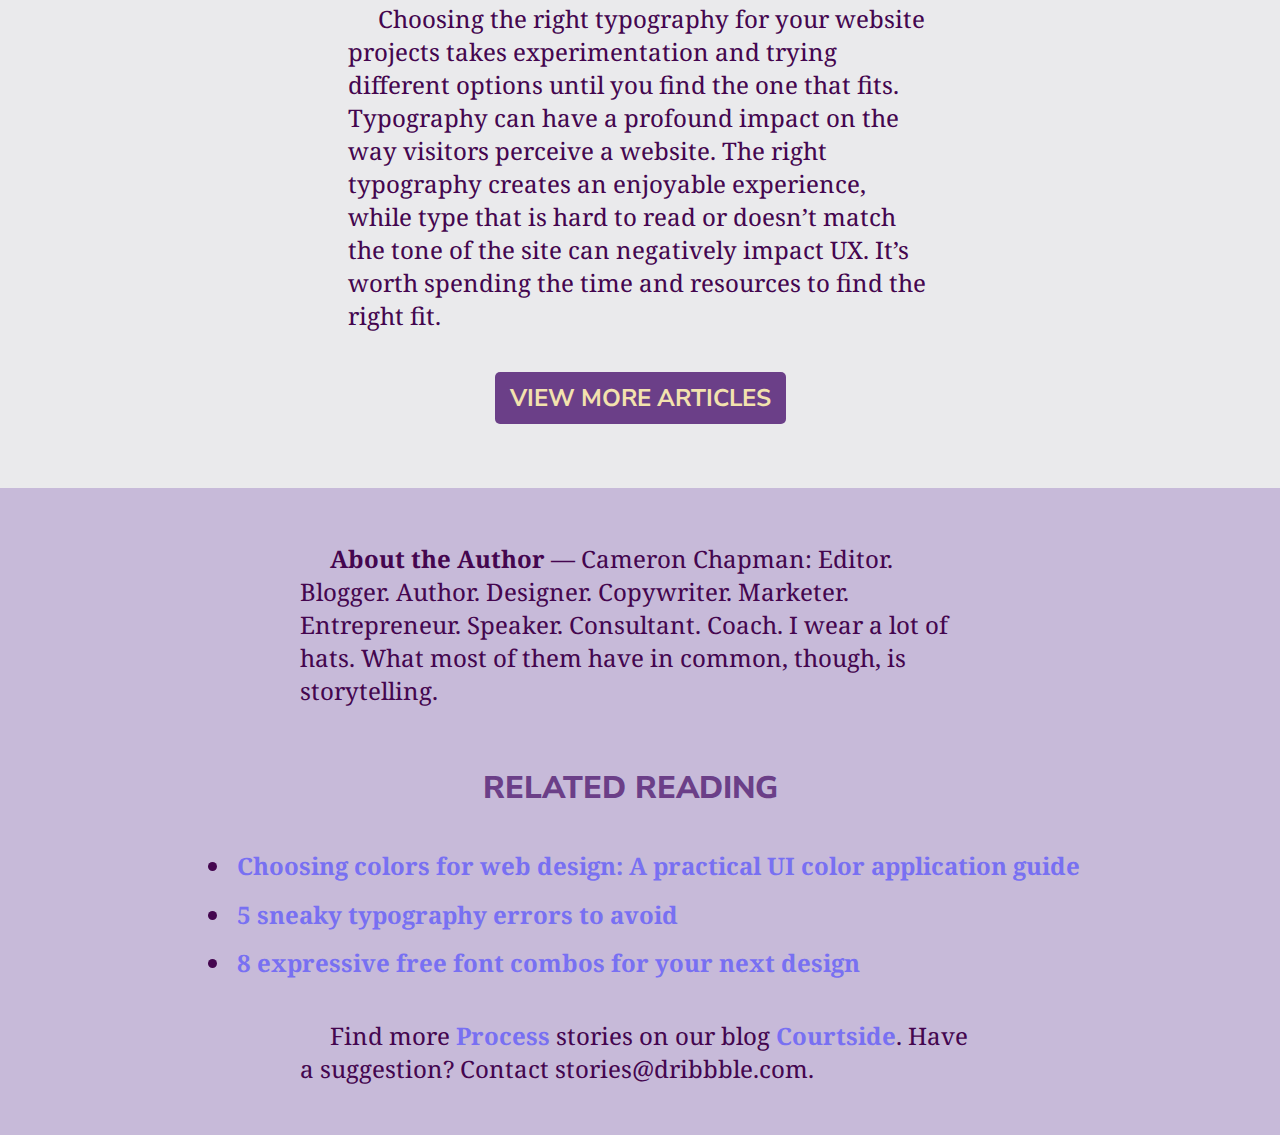
==== commit 74162167: "Add files via upload" ====
--- a/index.html
+++ b/index.html
@@ -16,16 +16,27 @@
 
 <body style="clear: both">
 	
+	<ul class="topnav"> <!-- nav bar-->
+		<li><a class="active" href="Typography.html">Typography</a></li>
+		<li><a href="color.html">Color</a></li>
+		<li><a href="principles.html">Principles</a></li>
+		<li><a href="about.html">About</a></li>
+	</ul>
+	
 <header>
+	
 	<h1>Choosing typography for web design: 5 things you need to consider</h1>
 	<h5>by Renee Fleck in <a href="https://dribbble.com/stories/categories/process" target="_blank">Process</a></h5>
-	<h5>Original article can be found on <a href="https://dribbble.com/stories/2020/08/17/choosing-typography-for-web-design" target="_blank">Dribble</a></h5>
-	<h6>Aug 17, 2020</h6>
+	<h5 style="margin-top: 15px;">Original article can be found on <a href="https://dribbble.com/stories/2020/08/17/choosing-typography-for-web-design" target="_blank">Dribbble</a></h5>
+	<h6 style="margin-top: 15px;">Aug 17, 2020</h6>
+	
 </header>
 	
 <section>
 	<p>Aside from the <a href="https://dribbble.com/stories/2018/12/19/choosing-colors-for-web-design-a-practical-ui-color-application-guide" target="_blank">color palette</a>, the typography of a website is one of the most important and impactful influencers of user experience. The right typefaces elevate a design and make the content pleasant to read. The wrong typography, well, does the opposite and can ruin the visitor’s experience (and cause them to look for alternative websites).</p>
+	
 		<div class="button center" style="padding-bottom: 1%"><a href="https://color.adobe.com" target="_blank">ADOBE COLOR</a></div>
+	
 	<p>There are a number of things to consider when choosing typefaces for a website design. Let’s get straight into it.</p>
 
 <h2>Planning Your Web Typography</h2>
@@ -56,17 +67,18 @@
 	<p>That said, using more than one typeface is a great way to add both visual interest and reinforce your site’s visual hierarchy. There are a few things to consider when picking typefaces to use together:</p>
 
 
+	
 	<img class="rightImage" style="padding-top: 0%" src="img/MixMatch.png" width="40%" alt=""/>
 	<h2 style="text-align: left;  padding-top: 10%; margin-right: 50%;">Using more than one typeface is a great way to add both visual interest and reinforce your site’s visual hierarchy.</h2> 
 
 	
 <ul style="text-indent: 0; clear:both; padding-top: 1%; line-height: 135%; "><br>
-	  <li>Figure out the main typeface you want to use. This could be either the type for your body copy or for your headlines. But you’ll want a starting place.</li>
-	  <li>Consider the contrast between the typefaces you want to combine. Sufficient contrast between typefaces is necessary, but that doesn’t mean you need two that are wildly different. In fact, too much contrast can mean one typeface overwhelms the other.</li>
-	  <li>The basic shape of each typeface is important. Combining typefaces with only slight differences in shape is generally a bad idea. You’ll either want to combine typefaces with basically the same underlying shapes (one of the easiest ways to compare is to look at the shape of the “O” in each—are they circular, condensed, wide, squared off, etc.?) or with drastically different shapes (such as a condensed typeface and a wide one).</li>
-	  <li>Pay attention to the x-height of each typeface. Generally speaking, you’ll want to combine typefaces with similar x-heights.</li>
-	  <li>A great option for beginners is to choose typefaces within the same family, such as Josefin Slab and Josefin Sans.</li>
-	  <li>Combining fonts is part art and part science. Once you know the basic criteria that help create a solid combination, it takes a fair amount of trial-and-error to find the perfect options.</li>
+	  <li class="bulletSpacing">Figure out the main typeface you want to use. This could be either the type for your body copy or for your headlines. But you’ll want a starting place.</li>
+	  <li class="bulletSpacing">Consider the contrast between the typefaces you want to combine. Sufficient contrast between typefaces is necessary, but that doesn’t mean you need two that are wildly different. In fact, too much contrast can mean one typeface overwhelms the other.</li>
+	  <li class="bulletSpacing">The basic shape of each typeface is important. Combining typefaces with only slight differences in shape is generally a bad idea. You’ll either want to combine typefaces with basically the same underlying shapes (one of the easiest ways to compare is to look at the shape of the “O” in each—are they circular, condensed, wide, squared off, etc.?) or with drastically different shapes (such as a condensed typeface and a wide one).</li>
+	  <li class="bulletSpacing">Pay attention to the x-height of each typeface. Generally speaking, you’ll want to combine typefaces with similar x-heights.</li>
+	  <li class="bulletSpacing">A great option for beginners is to choose typefaces within the same family, such as Josefin Slab and Josefin Sans.</li>
+	  <li class="bulletSpacing">Combining fonts is part art and part science. Once you know the basic criteria that help create a solid combination, it takes a fair amount of trial-and-error to find the perfect options.</li>
 	</ul>
 <h3><span>5. Licensing</span></h3>
 	<p>Licensing is one of the most overlooked parts of choosing web typography. If you’re using a web font service like Google Fonts or Typekit, this generally isn’t a concern, as the typefaces they offer are licensed for web use.</p>
@@ -80,9 +92,9 @@
 	<p><strong>About the Author</strong> — Cameron Chapman: Editor. Blogger. Author. Designer. Copywriter. Marketer. Entrepreneur. Speaker. Consultant. Coach. I wear a lot of hats. What most of them have in common, though, is storytelling.</p>	
 	<h4>RELATED READING</h4>
 		<ul style="text-indent: 5px; line-height: 130%;">
-			<li><a href="https://dribbble.com/stories/2018/12/19/choosing-colors-for-web-design-a-practical-ui-color-application-guide" target="_blank">Choosing colors for web design: A practical UI color application guide</a></li>
-			<li><a href="https://dribbble.com/stories/2019/08/14/5-sneaky-typography-errors-to-avoid" target="_blank">5 sneaky typography errors to avoid</a></li>
-			<li><a href="https://dribbble.com/stories/2020/06/10/free-font-combinations" target="_blank">8 expressive free font combos for your next design</a></li>
+			<li class="bulletSpacing"><a href="https://dribbble.com/stories/2018/12/19/choosing-colors-for-web-design-a-practical-ui-color-application-guide" target="_blank">Choosing colors for web design: A practical UI color application guide</a></li>
+			<li class="bulletSpacing"><a href="https://dribbble.com/stories/2019/08/14/5-sneaky-typography-errors-to-avoid" target="_blank">5 sneaky typography errors to avoid</a></li>
+			<li class="bulletSpacing"><a href="https://dribbble.com/stories/2020/06/10/free-font-combinations" target="_blank">8 expressive free font combos for your next design</a></li>
 		</ul>
 	<p>Find more <a href="https://dribbble.com/stories/categories/process" target="_blank">Process</a> stories on our blog <a href="https://dribbble.com/stories" target="_blank">Courtside</a>. Have a suggestion? Contact stories@dribbble.com.</p>
 	</footer>
--- a/style.css
+++ b/style.css
@@ -1,123 +1,275 @@
-@charset "UTF-8";
-h1, h2, h3, h4, h5 {
-    font-family: "Nunito Sans", system-ui;
-    font-optical-sizing: auto;
-    font-weight: 800;
-    font-style: normal;
-    font-variation-settings: "wdth" 100,
-    "YTLC" 500;
-    color: #6B3F88;
-    margin-right: 10%
-		}
-h1 {
-	font-size: 310%;
-	margin-bottom: 0%;
-}
-h3 {
-	font-size: 180%;
-	padding-top: 1%;
-	padding-bottom: 0%;
-}
-
-h2 {
-	font-size: 140%;
-	padding-top: 3%;
-	padding-bottom: 2%;
-}
-h2, h3 {
-	text-align: center;
-	/*display: flex;
-	justify-content: center;
-	align-items: center;*/
-	padding-top: 2%;
-}
-
-body {
-    font-family: "Noto Serif", system-ui;
-    font-optical-sizing: auto;
-    font-weight: 420;
-    font-style: normal;
-    font-variation-settings: "wdth" 100;
-	margin: 0%;
-    background-color: #EAEAEC;
-    color: #44064F;
-	font-size: 130%;
-
-		}
-section {
-	margin-left: 20%;
-	margin-right: 20%;
-	padding-top: 2%;
-	text-indent: 20px;
-	
-}
-.rightAlign {
-	float: right;
-	}
-.leftAlign {
-	float: left;
-}
-a {
-	color: #7870F2;
-	font-weight: bold;
-	text-decoration: none;
-}
-a:hover {
-    color: #0C4C9C
-}
-footer {
-	background-color: #C7BAD9;
-	padding-top: 30px;
-	padding-left: 8%;
-	padding-right: 8%;
-	padding-bottom: 2%;
-	
-}
-
-header {
-	
-	padding-left: 10%; 
-	padding-right: 10%;
-	padding-top: 3%;
-	padding-bottom: 2%;
-	background-color: #F4E2AE;
-
-	
-}
-.button a {
-    background-color: #EED790;
-    color: #7870F2;
-    padding-right: 15px;
-    padding-left: 15px;
-    padding-bottom: 10px;
-    padding-top: 10px;
-    border-radius: 5px;
-	text-indent: 0px;
-}
-.button a:hover {
-    background-color: #805F19;
-    color: #E8E6FC
-}
-.center {
-	display: flex;
-	justify-content: center;
-	align-items: center;
-	padding-top: 2%;
-}
-.centerImage {
-	display: block;
-	margin: auto;
-	padding-bottom: 2%;
-}
-.wrapper {
-	padding-bottom: 5%;
-}
-.twoColumn {
-	column-count: 2;
-	column-gap: 40px;
-}
-.rightImage {
-	display: block;
-	float: right;
-	margin-left: 10%;
+@charset "UTF-8";
+h1, h2, h3, h4, h5, h6 {
+    font-family: "Nunito Sans", system-ui;
+    font-optical-sizing: auto;
+    font-weight: 800;
+    font-style: normal;
+    font-variation-settings: "wdth" 100,
+    "YTLC" 500;
+    color: #6B3F88;
+
+		}
+
+ul.topnav {
+  list-style-type: none;
+  margin: 0;
+  padding: 0;
+  overflow: hidden;
+  background-color: #6B3F88;
+  position: fixed;
+	top: 0;
+	width: 100%;
+	padding-top: 0%;
+	z-index: 1000;
+}
+
+ul.topnav li {float: left; width: 25%;}
+
+ul.topnav li a {
+  display: block;
+  color: #F4E2AE;
+  text-align: center;
+  padding: 14px 20px;
+  text-decoration: none;
+	
+	
+}
+
+ul.topnav li a:hover:not(.active) {background-color: #44064F;}
+
+ul.topnav li a.active {background-color: #7870F2;}
+
+ul.topnav li.right {float: right;}
+
+@media screen and (max-width: 600px) {
+  ul.topnav li.right, 
+  ul.topnav li {float: none;}
+}
+
+h1 {
+	font-size: 310%;
+	margin-bottom: 0%;
+	margin-right: 5%;
+	margin-left: 10%;
+}
+
+h2 {
+	font-size: 150%;
+	padding-top: 3%;
+	padding-bottom: 2%;
+}
+
+h5 {
+	font-size: 90%;
+	margin-bottom: 0%;
+}
+h6 {
+	font-size: 80%;
+	margin-bottom: 2%;
+}
+h4 {
+	font-size: 130%;
+}
+h2, h3, h4 {
+	text-align: center;
+	/*display: flex;
+	justify-content: center;
+	align-items: center;*/
+	padding-top: 2%;
+}
+h3 {
+	font-size: 240%;
+	margin-left: 10%;
+	margin-right: 10%;
+	text-align: center;
+	
+}
+
+body {
+    font-family: "Noto Serif", system-ui;
+    font-optical-sizing: auto;
+    font-weight: 420;
+    font-style: normal;
+    font-variation-settings: "wdth" 100;
+	margin: 0%;
+    background-color: #EAEAEC;
+    color: #44064F;
+	font-size: 150%;
+
+		}
+section {
+	margin-left: 20%;
+	margin-right: 20%;
+	padding-top: 2%;
+	margin-bottom: 5%;
+	
+}
+
+ul.principles {
+    text-align: center;
+    list-style-type:none;
+    font-size: 150%;
+    justify-content: center;
+    list-style-position: inside;	
+}
+ul.principles li {
+	padding-bottom: 30px;
+	font-weight: 600;
+}
+
+.rightAlign {
+	float: right;
+	}
+.leftAlign {
+	float: left;
+}
+p {
+	text-indent: 30px;
+	margin-left: 12%;
+	margin-right: 12%;
+}
+a {
+	color: #7870F2;
+	font-weight: bold;
+	text-decoration: none;
+}
+a:hover {
+    color: #0C4C9C;
+}
+footer {
+	background-color: #C7BAD9;
+	padding-top: 30px;
+	padding-left: 15%;
+	padding-right: 15%;
+	padding-bottom: 2%;
+	text-indent: -20px;
+	
+}
+
+header {
+	
+	padding-left: 10%; 
+	padding-right: 10%;
+	padding-top: 3%;
+	padding-bottom: 2%;
+	background-color: #F4E2AE;	
+}
+header h5, h6 {
+	margin-left: 10%;
+}
+.bulletSpacing {
+	padding-bottom: 2%;
+}
+span {
+	background-color: #F3E2AE;
+	padding-right: 20px;
+    padding-left: 20px;
+    padding-bottom: 10px;
+    padding-top: 10px;
+}
+.button a {
+    background-color: #6B3F88;
+    color: #F3E2AE;
+    padding-right: 15px;
+    padding-left: 15px;
+    padding-bottom: 10px;
+    padding-top: 10px;
+    border-radius: 5px;
+	font-family: "Nunito Sans", system-ui;
+    font-optical-sizing: auto;
+    font-weight: 700;
+    font-style: normal;
+    font-variation-settings: "wdth" 100,
+    "YTLC" 500;
+	
+}
+.button a:hover {
+    background-color: #F3E2AE;
+    color: #6B3F88
+}
+.center {
+	display: flex;
+	justify-content: center;
+	align-items: center;
+	padding-top: 2%;
+
+}
+.centerImage {
+	display: block;
+	margin: auto;
+	padding-bottom: 2%;
+}
+.wrapper {
+	padding-bottom: 5%;
+}
+.twoColumn {
+	column-count: 2;
+	column-gap: 40px;
+}
+.rightImage {
+	display: block;
+	float: right;
+	margin-left: 10%;
+}
+.navBar {
+	list-style-type: none;
+	margin: 0;
+	padding: 0;
+}
+.ImgTextSpace {
+	display: flex;
+	justify-content: space-between;
+	margin-left: 27%;
+	margin-right: 35%;
+	margin-bottom: 5%;
+	margin-top: 5%;
+}
+
+.rightText {
+	text-align: left;
+	margin-left: 0px;
+}
+
+.aboutMe {
+	display: flex;
+	justify-content: space-between;
+
+}
+
+
+.aboutMeImg {
+	display: flex;
+	align-items: center;
+	justify-content: center;
+	position: relative;
+	margin-right: 15%
+}
+
+.aboutMeText  {
+	
+	position: relative;
+	margin-right: 0%;
+	margin-left: 15%;
+	margin-top: 10%;
+	text-align: left;
+	float: left;
+	/*background-color: blue
+	*/
+}
+
+.aboutMeText h4 {
+	
+	font-size: 220%;
+	margin: 0;
+
+	
+	
+}
+
+.aboutMeText h5 {
+	
+	font-size: 140%;
+	margin: 0;
+	margin-top: 25px;
+
 }